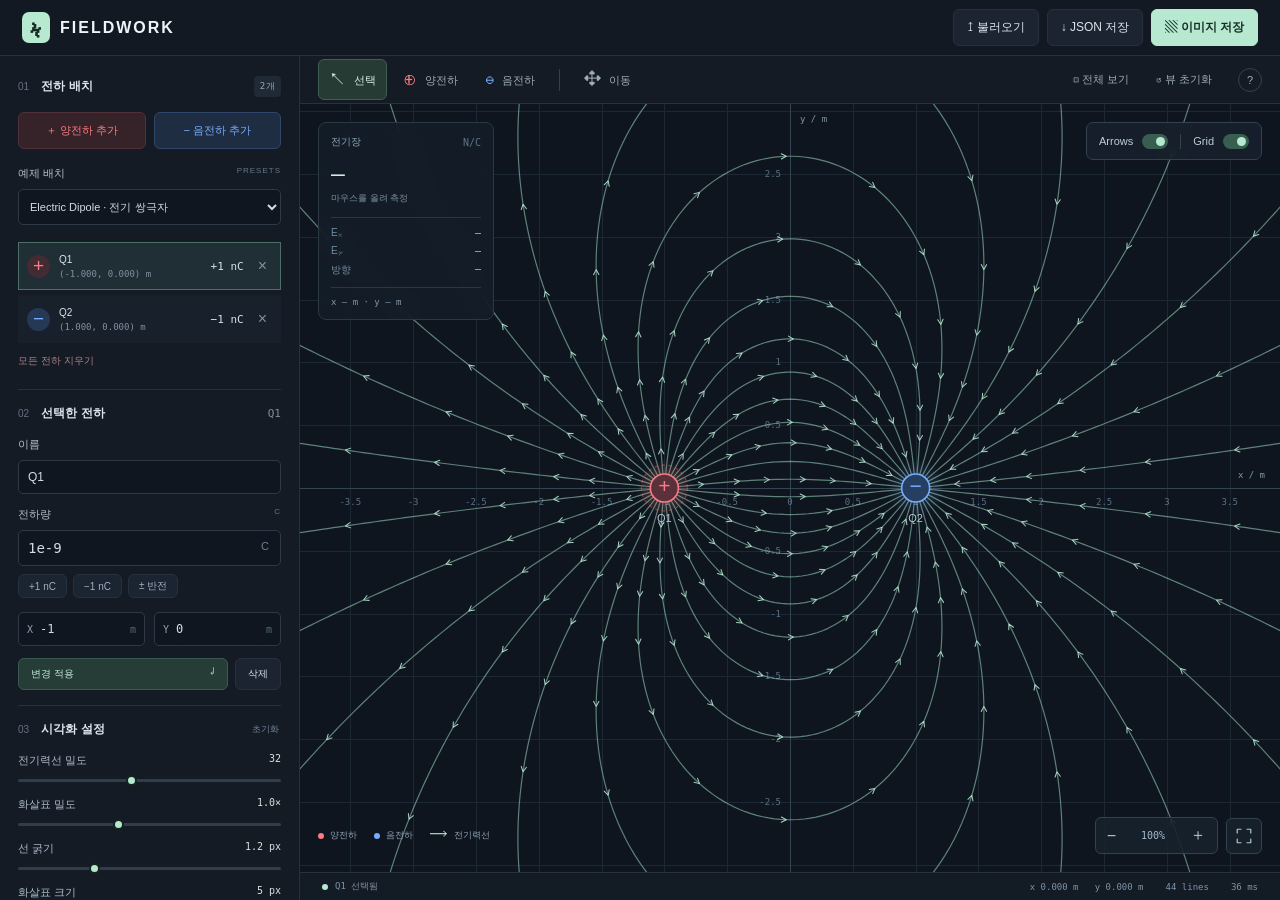
==== index.html @ 255a73e8 "Initial release of Electric Field Visualizer" ====
<!DOCTYPE html>
<html lang="ko">
<head>
  <meta charset="UTF-8"><meta name="viewport" content="width=device-width, initial-scale=1">
  <meta name="theme-color" content="#10151d"><meta name="description" content="쿨롱 법칙과 RK4 수치 적분으로 탐구하는 인터랙티브 전기장 실험실">
  <title>FIELDWORK — Electric Field Lab</title>
  <link rel="stylesheet" href="css/style.css">
  <link rel="stylesheet" href="css/field-controls.css">
  <script defer src="js/physics.js"></script><script defer src="js/fieldLines.js"></script>
  <script defer src="js/renderer.js"></script><script defer src="js/ui.js"></script><script defer src="js/main.js"></script>
</head>
<body>
  <header class="app-header">
    <a class="brand" href="./" aria-label="Fieldwork 홈"><span class="brand-mark">ϟ</span><span>FIELDWORK</span></a>
    <div class="file-actions"><button id="import-btn" title="배치 JSON 불러오기">↥ <span>불러오기</span></button><button id="save-btn" title="배치 JSON 저장">↓ <span>JSON 저장</span></button><button id="png-btn" class="primary">▧ <span>이미지 저장</span></button><input type="file" id="import-file" accept=".json,application/json" hidden></div>
  </header>
  <div class="workspace">
    <aside class="sidebar">
      <section><div class="section-heading"><h2><span>01</span> 전하 배치</h2><span class="badge" id="charge-count">2 CHARGES</span></div>
        <div class="add-actions"><button class="add-positive" data-mode="positive">＋ 양전하 추가</button><button class="add-negative" data-mode="negative">− 음전하 추가</button></div>
        <label class="field-label" for="preset">예제 배치 <span>PRESETS</span></label>
        <select id="preset"><option value="dipole">Electric Dipole · 전기 쌍극자</option><option value="positive">Single Positive · 단일 양전하</option><option value="negative">Single Negative · 단일 음전하</option><option value="like">Two Positive · 두 양전하</option><option value="unequal">Unequal Charges · +1 / −3 nC</option></select>
        <div id="charge-list" class="charge-list" aria-label="전하 목록"></div>
        <button id="clear-btn" class="text-button danger">모든 전하 지우기</button>
      </section>
      <section><div class="section-heading"><h2><span>02</span> 선택한 전하</h2><span id="selected-badge" class="muted">Q1</span></div>
        <form id="charge-form" novalidate><fieldset id="charge-fields">
          <label class="field-label" for="charge-name">이름</label><input id="charge-name" type="text" value="Q1" autocomplete="off" aria-describedby="edit-error">
          <label class="field-label charge-value-label" for="charge-q">전하량 <span>C</span></label><div class="charge-input"><input id="charge-q" type="text" inputmode="decimal" value="1e-9" autocomplete="off" aria-describedby="edit-error"><span>C</span></div>
          <div class="quick-units"><button type="button" data-q="1e-9">+1 nC</button><button type="button" data-q="-1e-9">−1 nC</button><button type="button" data-flip>± 반전</button></div>
          <div class="coordinate-inputs"><label>X <input id="charge-x" type="text" inputmode="decimal" autocomplete="off"><span>m</span></label><label>Y <input id="charge-y" type="text" inputmode="decimal" autocomplete="off"><span>m</span></label></div>
          <p id="edit-error" class="error" role="alert"></p><div class="editor-actions"><button type="submit" class="apply-button">변경 적용 <span>↵</span></button><button type="button" id="delete-btn" title="선택 전하 삭제 (Delete)" aria-label="선택 전하 삭제">삭제</button></div>
        </fieldset></form>
      </section>
      <section><div class="section-heading"><h2><span>03</span> 시각화 설정</h2><button id="settings-reset" class="tiny-button" title="시각화 설정 초기화">초기화</button></div>
        <div class="slider-setting"><label for="line-density">전기력선 밀도 <output id="line-density-value">32</output></label><input id="line-density" type="range" min="8" max="64" step="2" value="32"></div>
        <div class="slider-setting"><label for="arrow-density">화살표 밀도 <output id="arrow-density-value">1.0×</output></label><input id="arrow-density" type="range" min="0.4" max="2" step="0.1" value="1"></div>
        <div class="slider-setting"><label for="line-width">선 굵기 <output id="line-width-value">1.2 px</output></label><input id="line-width" type="range" min="0.5" max="3" step="0.1" value="1.2"></div>
        <div class="slider-setting"><label for="arrow-size">화살표 크기 <output id="arrow-size-value">5 px</output></label><input id="arrow-size" type="range" min="3" max="9" step="0.5" value="5"></div>
        <label class="toggle-row" for="show-arrows">방향 화살표 <input id="show-arrows" type="checkbox" checked role="switch"></label><label class="toggle-row" for="show-grid">좌표 격자 <input id="show-grid" type="checkbox" checked role="switch"></label>
        <label class="toggle-row" for="show-field-controls">필드 내부 컨트롤 표시 <input id="show-field-controls" type="checkbox" checked role="switch"></label>
      </section>
    </aside>
    <main class="main-panel" aria-label="전기장 시뮬레이션">
      <div class="canvas-toolbar"><div class="tools" role="group" aria-label="도구"><button data-mode="select" class="active" title="선택 / 전하 이동 (V)"><span>↖</span> 선택</button><button data-mode="positive" title="양전하 추가 (+)"><span class="red">⊕</span> 양전하</button><button data-mode="negative" title="음전하 추가 (-)"><span class="blue">⊖</span> 음전하</button><span class="tool-divider"></span><button data-mode="pan" title="화면 이동 (H / Space)"><span>✥</span> 이동</button></div><div class="view-actions"><button id="fit-btn" title="모든 전하 보기 (F)">⊡ <span>전체 보기</span></button><button id="reset-view" title="화면 위치·확대 초기화">↺ <span>뷰 초기화</span></button><button id="help-btn" aria-label="사용 방법" title="사용 방법">?</button></div></div>
      <div class="canvas-container" id="canvas-container"><canvas id="field-canvas" tabindex="0" aria-label="전기장 좌표평면. 클릭으로 전하를 선택하고 드래그로 이동합니다."></canvas>
        <div class="field-tools" role="group" aria-label="최대화 필드 도구"><button data-mode="select" title="선택 (V)" aria-label="필드 선택 도구">↖</button><button data-mode="positive" title="양전하 추가 (+)" aria-label="필드 양전하 추가" class="red">⊕</button><button data-mode="negative" title="음전하 추가 (-)" aria-label="필드 음전하 추가" class="blue">⊖</button><button data-mode="pan" title="화면 이동 (H)" aria-label="필드 이동 도구">✥</button></div>
        <div class="field-switches" id="field-controls" role="group" aria-label="필드 표시 컨트롤"><label for="field-arrows">Arrows <input id="field-arrows" type="checkbox" role="switch" checked></label><span class="field-controls-divider"></span><label for="field-grid">Grid <input id="field-grid" type="checkbox" role="switch" checked></label></div>
        <div class="probe-card"><div class="probe-heading">전기장 <span>N/C</span></div><div class="probe-magnitude" id="probe-mag">—<small>마우스를 올려 측정</small></div><div class="probe-details"><span>Eₓ <b id="probe-ex">—</b></span><span>Eᵧ <b id="probe-ey">—</b></span><span>방향 <b id="probe-angle">—</b></span></div><div class="probe-position" id="probe-position">x — m · y — m</div></div>
        <div class="canvas-bottom"><div class="legend"><span><i class="positive-dot"></i> 양전하</span><span><i class="negative-dot"></i> 음전하</span><span class="legend-line">⟶ <span>전기력선</span></span></div><div class="field-view-actions"><div class="zoom-control"><button id="zoom-out" aria-label="축소">−</button><span id="zoom-value">100%</span><button id="zoom-in" aria-label="확대">＋</button></div><button id="maximize-btn" class="maximize-button" aria-label="필드 최대화" aria-pressed="false" title="필드 최대화"><svg width="18" height="18" viewBox="0 0 24 24" fill="none" stroke="currentColor" stroke-width="1.6" stroke-linecap="round" stroke-linejoin="round" aria-hidden="true"><path id="maximize-icon" d="M8 3H3v5M16 3h5v5M3 16v5h5M21 16v5h-5"/></svg></button></div></div>
        <div class="empty-state" id="empty-state" hidden><span>⊕ &nbsp; ⊖</span><h2>첫 번째 전하를 놓아보세요</h2><p>양전하 또는 음전하 도구를 선택한 뒤 좌표평면을 클릭하세요.</p></div>
      </div>
      <footer class="statusbar"><span><i class="live-dot"></i> <span id="status-text">준비됨</span></span><span class="cursor-position" id="cursor-position">x 0.000 m &nbsp; y 0.000 m</span><span id="line-count">0 field lines</span><span id="compute-status">계산 중</span></footer>
    </main>
  </div>
  <div id="toast" role="status" class="toast" hidden></div>
  <dialog id="help-dialog"><div class="dialog-heading"><h2>실험실 사용 방법</h2><button id="close-help" aria-label="닫기">×</button></div><p>전하를 배치하고, 움직이고, 전기장의 변화를 살펴보세요.</p><dl><dt>V / H</dt><dd>선택 / 화면 이동 도구</dd><dt>+ / −</dt><dd>양전하 / 음전하 추가 도구</dd><dt>드래그</dt><dd>전하 이동 · 빈 공간에서 화면 이동</dd><dt>Space + 드래그</dt><dd>어떤 도구에서도 화면 이동</dd><dt>휠 / F</dt><dd>커서 중심 확대·축소 / 모든 전하 보기</dd><dt>Delete</dt><dd>선택 전하 삭제</dd><dt>Esc</dt><dd>필드 최대화 해제 / 선택 도구</dd></dl><p class="help-note">전하량은 C 단위입니다. 1e-9 = 1 nC, 1e-6 = 1 μC.<br>화살표 간격은 화면에 샘플링한 |E|의 로그 범위로 정규화합니다.<br>점전하 중심의 전기장은 정의되지 않습니다.</p></dialog>
  <dialog id="clear-dialog" aria-labelledby="clear-title"><div class="dialog-heading"><h2 id="clear-title">모든 전하를 지울까요?</h2></div><p>현재 배치의 모든 전하가 삭제됩니다.<br>배치를 보관하려면 먼저 JSON으로 저장하세요.</p><div class="editor-actions"><button id="cancel-clear" autofocus>취소</button><button id="confirm-clear" class="danger">모든 전하 삭제</button></div></dialog>
</body>
</html>
---- css/style.css ----
:root{color-scheme:dark;--bg:#0d131b;--panel:#141b25;--border:#27313d;--text:#dce4ed;--muted:#7f8d9f;--accent:#b6e9d0;--positive:#fa7b80;--negative:#77adff;font-family:Inter,"Segoe UI","Malgun Gothic",sans-serif;font-size:13px}*{box-sizing:border-box}body{margin:0;background:var(--bg);color:var(--text);overflow:hidden}button,input,select{font:inherit}button{cursor:pointer;color:inherit;background:#1b2430;border:1px solid var(--border);border-radius:6px;transition:background .16s,border-color .16s}button:hover{background:#2b3847;border-color:#4c6073}button:focus-visible,select:focus-visible,input:focus-visible,canvas:focus-visible{outline:2px solid var(--accent);outline-offset:3px}button:disabled{opacity:.4;cursor:default}button:active{transform:translateY(1px)}.app-header{height:78px;padding:0 28px;display:flex;align-items:center;gap:35px;border-bottom:1px solid var(--border);background:#121923}.brand{display:flex;align-items:center;gap:13px;text-decoration:none;color:#edf5fa;font-size:19px;font-weight:750;letter-spacing:2px}.brand-mark{display:grid;place-items:center;width:35px;height:40px;background:var(--accent);color:#142920;border-radius:10px;font-size:31px}.brand small{display:block;font-size:8px;letter-spacing:2.8px;font-weight:500;color:var(--muted);margin-top:5px}.header-caption{font-size:9px;color:#8c9aad;letter-spacing:1.5px;display:flex;align-items:center;gap:10px}.live-dot{display:inline-block;width:6px;height:6px;background:var(--accent);border-radius:100%;flex-shrink:0}.divider{color:#3a4859;margin:0 5px}.file-actions{margin-left:auto;display:flex;gap:8px}.file-actions button{padding:9px 13px;font-size:12px}.file-actions .primary{background:var(--accent);color:#192e27;border-color:var(--accent);font-weight:650}.workspace{display:flex;height:calc(100dvh - 78px)}.sidebar{width:304px;flex-shrink:0;overflow:auto;background:var(--panel);border-right:1px solid var(--border);padding:26px 22px 12px;scrollbar-width:thin;scrollbar-color:#354252 transparent}.eyebrow{font-size:9px;font-weight:600;letter-spacing:2px;color:var(--accent)}h1{font-size:22px;font-weight:600;margin:10px 0 26px;letter-spacing:-.8px}h1>span{font-size:11px;display:block;margin-top:8px;letter-spacing:0;color:var(--muted);font-weight:400}section{border-top:1px solid var(--border);padding:19px 0}.section-heading{display:flex;justify-content:space-between;align-items:center;margin-bottom:15px}h2{margin:0;font-size:12px;font-weight:600}h2>span{font-size:10px;color:#617183;font-weight:500;margin-right:9px}.badge{font:9px Consolas,monospace;color:#98a7b7;background:#202a36;padding:4px 6px;border-radius:4px;letter-spacing:.4px}.add-actions{display:flex;gap:8px;margin-bottom:17px}.add-actions button{flex:1;padding:10px 3px;font-size:11px}.add-positive{color:var(--positive);background:#362329;border-color:#513139}.add-negative{color:var(--negative);background:#1f2d42;border-color:#30466a}.field-label{display:flex;justify-content:space-between;font-size:11px;color:#b4bfcb;margin-bottom:8px}.field-label span{font-size:8px;letter-spacing:1px;color:#63768a}select,input[type=text]{width:100%;background:#0f161f;border:1px solid #2e3947;color:#d2dce7;border-radius:5px;padding:9px;min-width:0}select{font-size:11px;padding:10px 7px;cursor:pointer}.charge-list{margin-top:12px;max-height:153px;overflow:auto;scrollbar-width:thin}.charge-row{display:flex;align-items:center;width:100%;gap:9px;margin:5px 0;background:#17202b;padding:9px 8px;text-align:left;border:1px solid transparent}.charge-row.selected{background:#202f36;border-color:#4b7067}.charge-icon{display:grid;place-items:center;width:23px;height:23px;background:#422b33;color:var(--positive);border-radius:50%;font-size:19px}.charge-row.negative .charge-icon{color:var(--negative);background:#253854}.charge-row.zero .charge-icon{color:#abb6c0;background:#33404c}.charge-row-info{flex:1;min-width:0}.charge-row-info strong{font-size:10px;font-weight:500}.charge-row-info small{display:block;color:#8290a2;font:9px Consolas,monospace;margin-top:4px}.charge-row .q-value{font:11px Consolas,monospace;color:#d5e4e7}.row-delete{border:0;background:transparent;color:#8290a2;padding:5px;font-size:16px}.row-delete:hover{color:var(--positive);background:#392a30}.text-button{border:0;background:none;font-size:10px;padding:6px 0}.danger{color:#b08288}.muted{color:var(--muted);font:11px Consolas,monospace}fieldset{padding:0;margin:0;border:0}fieldset:disabled{opacity:.38}.charge-input{position:relative}.charge-input input{padding-right:34px;font:14px Consolas,monospace}.charge-input>span{position:absolute;right:12px;top:10px;color:#6d8195;font-size:11px}.quick-units{display:flex;gap:6px;margin:8px 0 14px}.quick-units button{padding:4px 10px;font-size:10px;background:#1b2531;color:#9faec0}.coordinate-inputs{display:flex;gap:9px}.coordinate-inputs label{display:flex;align-items:center;gap:7px;padding:0 8px;background:#0f161f;border:1px solid #2e3947;border-radius:5px;color:#8ca0b5;font:10px Consolas,monospace;min-width:0}.coordinate-inputs input{border:0;padding:9px 0;font:12px Consolas,monospace}.coordinate-inputs span{color:#53677c}.error{font-size:10px;line-height:1.5;color:#ff9b9b;margin:5px 0;min-height:0}.error:empty{display:none}.editor-actions{display:flex;gap:7px;margin-top:12px}.editor-actions button{padding:8px 12px;font-size:10px}.apply-button{flex:1;background:#263d37;border-color:#3a5c50;color:#c4e8d7;display:flex;justify-content:space-between}.tiny-button{border:0;background:transparent;font-size:9px;color:#73879d;padding:2px}.slider-setting{margin:15px 0}.slider-setting label{display:flex;justify-content:space-between;color:#acbac9;font-size:11px;margin-bottom:8px}.slider-setting output{font:10px Consolas,monospace;color:#d2e5dc}input[type=range]{appearance:none;width:100%;height:3px;background:#303d4c;border-radius:5px;display:block;margin:11px 0;accent-color:var(--accent);cursor:pointer}input[type=range]::-webkit-slider-thumb{appearance:none;width:11px;height:11px;border-radius:100%;background:var(--accent);border:2px solid #15251e}input[type=range]::-moz-range-thumb{width:9px;height:9px;border-radius:100%;background:var(--accent)}.toggle-row{display:flex;align-items:center;justify-content:space-between;font-size:11px;color:#aebccb;margin-top:14px}input[role=switch]{appearance:none;width:26px;height:15px;background:#374555;border-radius:10px;position:relative;cursor:pointer;margin:0}input[role=switch]:before{content:"";position:absolute;width:9px;height:9px;border-radius:100%;background:#9eacba;left:3px;top:3px;transition:transform .15s}input[role=switch]:checked{background:#385e50}input[role=switch]:checked:before{background:#b7e9d0;transform:translateX(11px)}.sidebar-note{display:flex;gap:10px;font-size:9px;line-height:1.8;color:#9aaeb9;border-top:1px solid var(--border);padding-top:13px}.sidebar-note>span{font-size:20px;color:var(--accent)}.sidebar-note p{margin:0}.sidebar-note p span{color:#617487}.main-panel{display:flex;flex-direction:column;min-width:0;flex:1}.canvas-toolbar{height:61px;padding:0 22px;display:flex;align-items:center;justify-content:space-between;border-bottom:1px solid var(--border);background:#141b24;gap:10px}.tools,.view-actions{display:flex;gap:5px;align-items:center}.canvas-toolbar button{border-color:transparent;background:transparent;padding:8px 10px;font-size:11px;white-space:nowrap;color:#9fadb9}.canvas-toolbar button:hover{background:#25303e}.tools button>span{font-size:17px;vertical-align:-1px;margin-right:5px}.tools button.active{color:#d5f3e6;background:#263b34;border-color:#3e5f51}.add-actions button.active{outline:1px solid var(--accent)}.tool-divider{width:1px;height:22px;background:#35404e;margin:0 8px}.red{color:var(--positive)}.blue{color:var(--negative)}#help-btn{border:1px solid #344252;border-radius:50%;width:24px;height:24px;padding:0;margin-left:10px}.canvas-container{position:relative;flex:1;min-height:0;overflow:hidden;background:#0e151e}canvas{display:block;width:100%;height:100%;touch-action:none;cursor:default}.scene-title{position:absolute;left:31px;top:27px;pointer-events:none}.scene-title .eyebrow{color:#7c9a99;font-size:8px}.scene-title h2{font-size:26px;letter-spacing:-.7px;font-weight:500;margin:9px 0}.scene-title p{margin:0;color:#798b9e;font-size:11px}.physics-tag{position:absolute;right:27px;top:29px;display:flex;gap:8px;align-items:center;font:8px Consolas,monospace;letter-spacing:1px;color:#88a496;background:#13201ee6;border:1px solid #2a3b38;border-radius:4px;padding:8px 9px;pointer-events:none}.physics-tag #compute-status{font-size:8px;color:#607e72;letter-spacing:0}.probe-card{position:absolute;right:26px;top:81px;width:205px;border:1px solid #2b3945;border-radius:8px;background:#141e29e6;backdrop-filter:blur(10px);padding:15px;pointer-events:none}.probe-heading{display:flex;align-items:center;gap:7px;font:8px Consolas,monospace;letter-spacing:1.1px;color:#8ea7b8}.probe-heading>span:last-child{margin-left:auto;color:#5f7589;letter-spacing:0}.probe-magnitude{font:25px Consolas,monospace;color:#d3eee1;margin:16px 0}.probe-magnitude small{font:9px "Segoe UI",sans-serif;color:#7d91a1;display:block;margin-top:5px}.probe-details{border-top:1px solid #2a3744;padding-top:11px;display:grid;gap:9px}.probe-details>span{display:flex;justify-content:space-between;font-size:10px;color:#71899e}.probe-details b{font:10px Consolas,monospace;color:#bbcbd6}.canvas-bottom{position:absolute;left:29px;right:27px;bottom:23px;display:flex;justify-content:space-between;align-items:center;pointer-events:none}.legend{display:flex;gap:17px;font-size:9px;color:#91a2b4}.legend>span{display:flex;gap:6px;align-items:center}.legend i{width:6px;height:6px;border-radius:50%;display:inline-block}.positive-dot{background:var(--positive)}.negative-dot{background:var(--negative)}.legend-line{color:var(--accent);font-size:18px}.legend-line span{font-size:9px;color:#91a2b4}.zoom-control{display:flex;align-items:center;background:#18212de8;border:1px solid #334150;border-radius:6px;pointer-events:auto}.zoom-control button{border:0;background:transparent;padding:7px 11px;font-size:16px;color:#b4c6d3}.zoom-control>span{font:10px Consolas,monospace;width:52px;text-align:center;color:#a7bacb}.mode-hint{position:absolute;bottom:29px;left:50%;transform:translateX(-50%);color:#647d8c;font-size:9px;pointer-events:none;white-space:nowrap}.statusbar{height:33px;display:flex;gap:22px;align-items:center;padding:0 22px;background:#131b25;border-top:1px solid var(--border);font:9px Consolas,"Malgun Gothic",monospace;color:#7f94a7}.statusbar>span:first-child{display:flex;align-items:center;gap:7px}.cursor-position{margin-left:auto}.status-units{border-left:1px solid #35404a;padding-left:15px;color:#526b80}.empty-state{position:absolute;top:43%;left:50%;transform:translate(-50%,-50%);text-align:center;pointer-events:none;width:80%}.empty-state>span{font-size:35px;color:#8daea5}.empty-state h2{font-size:22px;margin:18px}.empty-state p{font-size:12px;color:#8a9eaf}.toast{position:fixed;left:50%;bottom:55px;transform:translateX(-50%);padding:13px 22px;background:#243d34;color:#d0f4e2;border:1px solid #4d7b64;border-radius:7px;z-index:20;box-shadow:0 8px 30px #0005;font-size:12px}dialog{max-width:480px;width:90%;border:1px solid #415360;border-radius:12px;background:#18222f;color:var(--text);padding:28px;box-shadow:0 25px 100px #0008}dialog::backdrop{background:#070c13b8;backdrop-filter:blur(4px)}.dialog-heading{display:flex;align-items:center;justify-content:space-between}.dialog-heading h2{font-size:20px}.dialog-heading button{font-size:22px;padding:0 8px}dialog p{font-size:12px;color:#9eb0c0;line-height:1.8}dl{display:grid;grid-template-columns:145px 1fr;gap:17px;font-size:12px;padding:20px 0}dt{color:#b6e9d0}dd{margin:0;color:#b2c0cc}.help-note{border-top:1px solid #344556;padding-top:17px;font-size:11px!important}[hidden]{display:none!important}@media(min-width:1500px){.sidebar{width:320px;padding-left:26px;padding-right:26px}.canvas-toolbar{padding:0 30px}}@media(max-height:850px){.sidebar{padding-top:18px}h1{margin-bottom:19px}section{padding:14px 0}.slider-setting{margin:12px 0}.sidebar-note{display:none}}@media(max-width:1100px){.header-caption{display:none}.sidebar{width:277px;padding-left:16px;padding-right:16px}.canvas-toolbar{padding:0 10px}.canvas-toolbar button{padding:8px 6px}.view-actions button span{display:none}.mode-hint{display:none}.probe-card{width:175px;right:17px}.physics-tag{right:17px}.status-units{display:none}.scene-title{left:23px}.legend{gap:10px}}@media(max-width:760px){.app-header{height:65px;padding:0 14px}.brand{font-size:15px}.brand-mark{width:29px;height:34px}.file-actions button{font-size:15px;padding:7px}.file-actions button span{display:none}.workspace{height:calc(100dvh - 65px)}.sidebar{width:230px;padding:17px 12px}.sidebar-intro h1{font-size:19px}.sidebar-intro .eyebrow{font-size:8px}.canvas-toolbar{height:52px;overflow:auto;flex-shrink:0}.tools button{font-size:0}.tools button>span{font-size:19px;margin:0}.view-actions{gap:0}.view-actions button{font-size:14px}.tool-divider{margin:0 3px}.scene-title{top:19px;left:18px}.scene-title h2{font-size:19px}.scene-title p{display:none}.physics-tag{top:83px;left:18px;right:auto;font-size:7px}.probe-card{top:auto;bottom:74px;right:14px;width:165px;padding:12px}.probe-magnitude{font-size:21px;margin:12px 0}.canvas-bottom{left:15px;right:15px;bottom:18px}.legend{display:none}.zoom-control{margin-left:auto}.statusbar{padding:0 10px;gap:8px;font-size:8px}#line-count{display:none}.cursor-position{white-space:nowrap}.charge-row .q-value{font-size:9px}.quick-units button{padding:4px 7px}}@media(max-width:480px){.workspace{height:auto;flex-direction:column-reverse}.main-panel{height:72dvh;min-height:440px}.sidebar{width:100%;border-right:0;border-top:1px solid var(--border);overflow:visible;display:block}.sidebar-intro{display:none}body{overflow:auto}.app-header{position:sticky;top:0;z-index:10}.brand small{font-size:6px}.brand{gap:8px}.file-actions{gap:5px}.file-actions button{padding:6px}.probe-card{width:150px}.scene-title h2{font-size:19px}.canvas-toolbar{min-height:52px}.statusbar{min-height:30px}.sidebar section{padding:17px 0}.charge-list{max-height:180px}}
---- css/field-controls.css ----
/* Focused layout and controls. Canvas camera coordinates stay independent of CSS. */
.app-header { height: 56px; padding: 0 22px; }
.brand { font-size: 16px; gap: 10px; }
.brand-mark { width: 28px; height: 31px; border-radius: 7px; font-size: 25px; }
.workspace { height: calc(100dvh - 56px); }
.sidebar { width: 300px; padding: 5px 18px 14px; }
.sidebar section:first-of-type { border-top: 0; }
.sidebar section { padding: 15px 0; }
.canvas-toolbar { height: 48px; padding: 0 18px; }
.statusbar { height: 28px; }
#field-canvas { position: absolute; inset: 0; width: 100%; height: 100%; }
#status-text { max-width: 170px; overflow: hidden; text-overflow: ellipsis; white-space: nowrap; }
#selected-badge { max-width: 130px; overflow: hidden; text-overflow: ellipsis; white-space: nowrap; }
#charge-name { font-size: 12px; }
.charge-value-label { margin-top: 13px; }
.charge-row-info strong { display: block; overflow: hidden; text-overflow: ellipsis; white-space: nowrap; }
.charge-row .q-value { flex-shrink: 0; }
.probe-card { left: 18px; right: auto; top: 18px; bottom: auto; width: 176px; padding: 12px; background: #141e29d9; }
.probe-heading { letter-spacing: 0; font-size: 10px; }
.probe-magnitude { font-size: 23px; margin: 12px 0; }
.probe-details { gap: 7px; padding-top: 9px; }
.probe-position { border-top: 1px solid #2a3744; margin-top: 10px; padding-top: 9px; color: #8299ac; font: 9px Consolas, monospace; overflow-wrap: anywhere; }
.canvas-bottom { left: 18px; right: 18px; bottom: 18px; z-index: 2; }
.field-view-actions { display: flex; align-items: center; gap: 8px; margin-left: auto; pointer-events: auto; }
.maximize-button { display: grid; place-items: center; width: 36px; height: 36px; background: #18212de8; border: 1px solid #334150; color: #afc6d4; }
.maximize-button:hover { background: #304437; border-color: #638674; color: #dcf4e8; }
.field-switches, .field-tools { position: absolute; top: 18px; z-index: 2; border: 1px solid #334150; border-radius: 7px; background: #18212ddc; backdrop-filter: blur(8px); }
.field-switches { right: 18px; height: 38px; padding: 0 12px; display: flex; gap: 12px; align-items: center; }
.field-switches label { display: flex; align-items: center; gap: 9px; color: #bdcdd8; font-size: 11px; cursor: pointer; }
.field-controls-divider { height: 15px; width: 1px; background: #354451; }
.field-tools { left: 18px; padding: 4px; gap: 4px; display: none; }
.field-tools button { display: grid; place-items: center; width: 32px; height: 30px; font-size: 20px; border-color: transparent; background: transparent; }
.field-tools button:hover { background: #2b3947; }
.field-tools button.active { border-color: #527462; background: #2b4438; }

/* Browser-viewport maximization; no browser Fullscreen API or F11 state. */
body.field-maximized { overflow: hidden; }
.field-maximized .app-header,
.field-maximized .sidebar,
.field-maximized .canvas-toolbar,
.field-maximized .statusbar { display: none; }
.field-maximized .workspace { height: 100dvh; }
.field-maximized .canvas-container { position: fixed; inset: 0; width: 100%; height: 100dvh; z-index: 40; }
.field-maximized .field-tools { display: flex; }
.field-maximized .probe-card { top: 74px; }
.field-maximized .toast { z-index: 60; }

@media (max-width: 1100px) {
  .sidebar { width: 260px; padding-left: 14px; padding-right: 14px; }
  .canvas-toolbar { padding: 0 10px; }
}
@media (max-width: 760px) {
  .app-header { padding: 0 14px; }
  .sidebar { width: 230px; padding-left: 12px; padding-right: 12px; }
  .probe-card { width: 153px; left: 12px; top: 67px; }
  .field-switches { right: 12px; top: 12px; height: 34px; gap: 9px; padding: 0 10px; }
  .field-switches label { gap: 7px; font-size: 10px; }
  .field-maximized .probe-card { top: 64px; }
  .field-tools { left: 12px; top: 12px; }
  .field-tools button { width: 27px; height: 26px; font-size: 18px; }
  .canvas-bottom { left: 12px; right: 12px; bottom: 14px; }
}
@media (max-width: 480px) {
  .workspace { height: auto; }
  .sidebar { width: 100%; }
  .main-panel { height: 76dvh; }
  .field-maximized .main-panel { height: 100dvh; min-height: 0; }
}
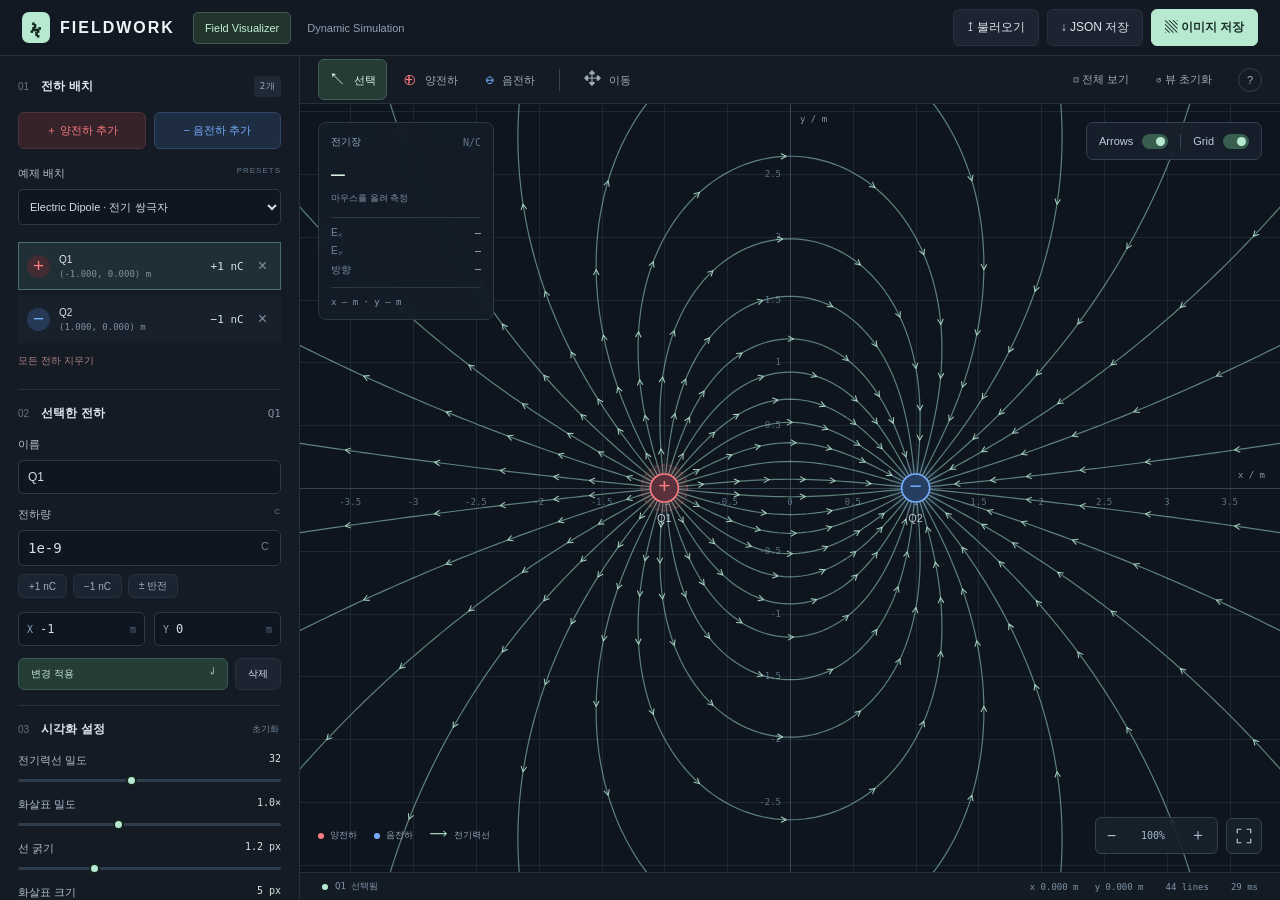
==== commit 672c0777: "cloned updated version cloned updated version" ====
--- a/index.html
+++ b/index.html
@@ -6,12 +6,14 @@
   <title>FIELDWORK — Electric Field Lab</title>
   <link rel="stylesheet" href="css/style.css">
   <link rel="stylesheet" href="css/field-controls.css">
+  <link rel="stylesheet" href="css/navigation.css">
   <script defer src="js/physics.js"></script><script defer src="js/fieldLines.js"></script>
   <script defer src="js/renderer.js"></script><script defer src="js/ui.js"></script><script defer src="js/main.js"></script>
 </head>
 <body>
   <header class="app-header">
     <a class="brand" href="./" aria-label="Fieldwork 홈"><span class="brand-mark">ϟ</span><span>FIELDWORK</span></a>
+    <nav class="page-nav" aria-label="페이지"><a href="index.html" aria-current="page">Field Visualizer</a><a href="simulation.html">Dynamic Simulation</a></nav>
     <div class="file-actions"><button id="import-btn" title="배치 JSON 불러오기">↥ <span>불러오기</span></button><button id="save-btn" title="배치 JSON 저장">↓ <span>JSON 저장</span></button><button id="png-btn" class="primary">▧ <span>이미지 저장</span></button><input type="file" id="import-file" accept=".json,application/json" hidden></div>
   </header>
   <div class="workspace">
--- a/css/navigation.css
+++ b/css/navigation.css
@@ -0,0 +1,13 @@
+.app-header { gap: 18px; }
+.page-nav { display: flex; align-items: center; gap: 4px; }
+.page-nav a { color: #8fa1b3; text-decoration: none; font-size: 11px; padding: 9px 11px; border: 1px solid transparent; border-radius: 5px; white-space: nowrap; }
+.page-nav a:hover { color: #d6eee1; background: #24312d; }
+.page-nav a[aria-current="page"] { color: #c3edda; border-color: #3e5d50; background: #21352d; }
+@media(max-width: 980px) and (min-width: 621px) { .brand>span:last-child { display: none; } .page-nav a { padding: 8px; font-size: 10px; } }
+@media(max-width: 620px) {
+  .app-header { height: 88px; flex-wrap: wrap; gap: 5px 10px; align-content: center; }
+  .page-nav { order: 3; width: 100%; justify-content: center; }
+  .page-nav a { font-size: 10px; padding: 5px 12px; }
+  .workspace { height: calc(100dvh - 88px); }
+}
+@media(max-width: 480px) { .workspace { height: auto; } }
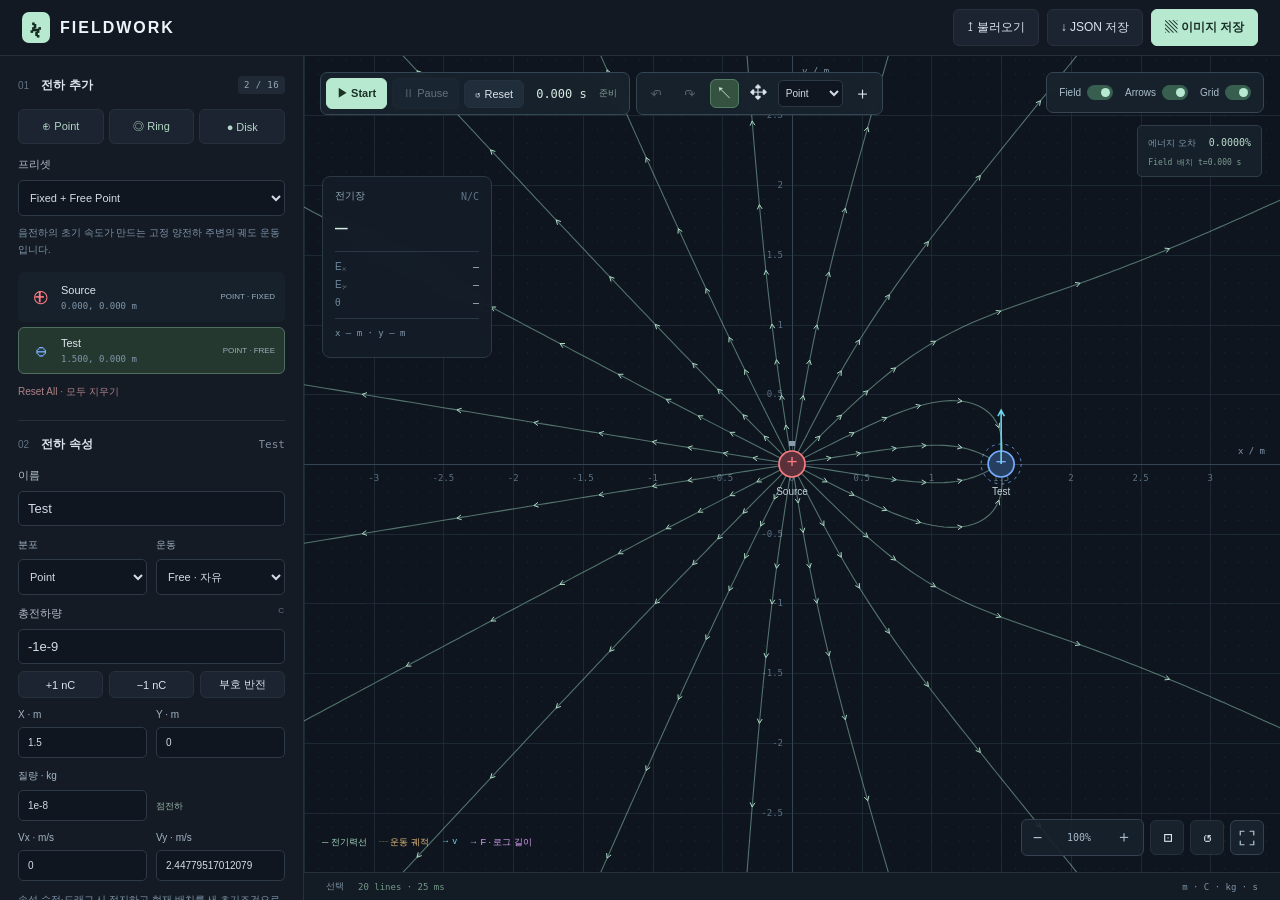
==== commit 2de6d95f: "Unify FIELDWORK simulation and add edit undo/redo" ====
--- a/index.html
+++ b/index.html
@@ -1,62 +1,68 @@
-<!DOCTYPE html>
-<html lang="ko">
-<head>
-  <meta charset="UTF-8"><meta name="viewport" content="width=device-width, initial-scale=1">
-  <meta name="theme-color" content="#10151d"><meta name="description" content="쿨롱 법칙과 RK4 수치 적분으로 탐구하는 인터랙티브 전기장 실험실">
-  <title>FIELDWORK — Electric Field Lab</title>
-  <link rel="stylesheet" href="css/style.css">
-  <link rel="stylesheet" href="css/field-controls.css">
-  <link rel="stylesheet" href="css/navigation.css">
-  <script defer src="js/physics.js"></script><script defer src="js/fieldLines.js"></script>
-  <script defer src="js/renderer.js"></script><script defer src="js/ui.js"></script><script defer src="js/main.js"></script>
-</head>
-<body>
-  <header class="app-header">
-    <a class="brand" href="./" aria-label="Fieldwork 홈"><span class="brand-mark">ϟ</span><span>FIELDWORK</span></a>
-    <nav class="page-nav" aria-label="페이지"><a href="index.html" aria-current="page">Field Visualizer</a><a href="simulation.html">Dynamic Simulation</a></nav>
-    <div class="file-actions"><button id="import-btn" title="배치 JSON 불러오기">↥ <span>불러오기</span></button><button id="save-btn" title="배치 JSON 저장">↓ <span>JSON 저장</span></button><button id="png-btn" class="primary">▧ <span>이미지 저장</span></button><input type="file" id="import-file" accept=".json,application/json" hidden></div>
-  </header>
-  <div class="workspace">
-    <aside class="sidebar">
-      <section><div class="section-heading"><h2><span>01</span> 전하 배치</h2><span class="badge" id="charge-count">2 CHARGES</span></div>
-        <div class="add-actions"><button class="add-positive" data-mode="positive">＋ 양전하 추가</button><button class="add-negative" data-mode="negative">− 음전하 추가</button></div>
-        <label class="field-label" for="preset">예제 배치 <span>PRESETS</span></label>
-        <select id="preset"><option value="dipole">Electric Dipole · 전기 쌍극자</option><option value="positive">Single Positive · 단일 양전하</option><option value="negative">Single Negative · 단일 음전하</option><option value="like">Two Positive · 두 양전하</option><option value="unequal">Unequal Charges · +1 / −3 nC</option></select>
-        <div id="charge-list" class="charge-list" aria-label="전하 목록"></div>
-        <button id="clear-btn" class="text-button danger">모든 전하 지우기</button>
-      </section>
-      <section><div class="section-heading"><h2><span>02</span> 선택한 전하</h2><span id="selected-badge" class="muted">Q1</span></div>
-        <form id="charge-form" novalidate><fieldset id="charge-fields">
-          <label class="field-label" for="charge-name">이름</label><input id="charge-name" type="text" value="Q1" autocomplete="off" aria-describedby="edit-error">
-          <label class="field-label charge-value-label" for="charge-q">전하량 <span>C</span></label><div class="charge-input"><input id="charge-q" type="text" inputmode="decimal" value="1e-9" autocomplete="off" aria-describedby="edit-error"><span>C</span></div>
-          <div class="quick-units"><button type="button" data-q="1e-9">+1 nC</button><button type="button" data-q="-1e-9">−1 nC</button><button type="button" data-flip>± 반전</button></div>
-          <div class="coordinate-inputs"><label>X <input id="charge-x" type="text" inputmode="decimal" autocomplete="off"><span>m</span></label><label>Y <input id="charge-y" type="text" inputmode="decimal" autocomplete="off"><span>m</span></label></div>
-          <p id="edit-error" class="error" role="alert"></p><div class="editor-actions"><button type="submit" class="apply-button">변경 적용 <span>↵</span></button><button type="button" id="delete-btn" title="선택 전하 삭제 (Delete)" aria-label="선택 전하 삭제">삭제</button></div>
-        </fieldset></form>
-      </section>
-      <section><div class="section-heading"><h2><span>03</span> 시각화 설정</h2><button id="settings-reset" class="tiny-button" title="시각화 설정 초기화">초기화</button></div>
-        <div class="slider-setting"><label for="line-density">전기력선 밀도 <output id="line-density-value">32</output></label><input id="line-density" type="range" min="8" max="64" step="2" value="32"></div>
-        <div class="slider-setting"><label for="arrow-density">화살표 밀도 <output id="arrow-density-value">1.0×</output></label><input id="arrow-density" type="range" min="0.4" max="2" step="0.1" value="1"></div>
-        <div class="slider-setting"><label for="line-width">선 굵기 <output id="line-width-value">1.2 px</output></label><input id="line-width" type="range" min="0.5" max="3" step="0.1" value="1.2"></div>
-        <div class="slider-setting"><label for="arrow-size">화살표 크기 <output id="arrow-size-value">5 px</output></label><input id="arrow-size" type="range" min="3" max="9" step="0.5" value="5"></div>
-        <label class="toggle-row" for="show-arrows">방향 화살표 <input id="show-arrows" type="checkbox" checked role="switch"></label><label class="toggle-row" for="show-grid">좌표 격자 <input id="show-grid" type="checkbox" checked role="switch"></label>
-        <label class="toggle-row" for="show-field-controls">필드 내부 컨트롤 표시 <input id="show-field-controls" type="checkbox" checked role="switch"></label>
-      </section>
-    </aside>
-    <main class="main-panel" aria-label="전기장 시뮬레이션">
-      <div class="canvas-toolbar"><div class="tools" role="group" aria-label="도구"><button data-mode="select" class="active" title="선택 / 전하 이동 (V)"><span>↖</span> 선택</button><button data-mode="positive" title="양전하 추가 (+)"><span class="red">⊕</span> 양전하</button><button data-mode="negative" title="음전하 추가 (-)"><span class="blue">⊖</span> 음전하</button><span class="tool-divider"></span><button data-mode="pan" title="화면 이동 (H / Space)"><span>✥</span> 이동</button></div><div class="view-actions"><button id="fit-btn" title="모든 전하 보기 (F)">⊡ <span>전체 보기</span></button><button id="reset-view" title="화면 위치·확대 초기화">↺ <span>뷰 초기화</span></button><button id="help-btn" aria-label="사용 방법" title="사용 방법">?</button></div></div>
-      <div class="canvas-container" id="canvas-container"><canvas id="field-canvas" tabindex="0" aria-label="전기장 좌표평면. 클릭으로 전하를 선택하고 드래그로 이동합니다."></canvas>
-        <div class="field-tools" role="group" aria-label="최대화 필드 도구"><button data-mode="select" title="선택 (V)" aria-label="필드 선택 도구">↖</button><button data-mode="positive" title="양전하 추가 (+)" aria-label="필드 양전하 추가" class="red">⊕</button><button data-mode="negative" title="음전하 추가 (-)" aria-label="필드 음전하 추가" class="blue">⊖</button><button data-mode="pan" title="화면 이동 (H)" aria-label="필드 이동 도구">✥</button></div>
-        <div class="field-switches" id="field-controls" role="group" aria-label="필드 표시 컨트롤"><label for="field-arrows">Arrows <input id="field-arrows" type="checkbox" role="switch" checked></label><span class="field-controls-divider"></span><label for="field-grid">Grid <input id="field-grid" type="checkbox" role="switch" checked></label></div>
-        <div class="probe-card"><div class="probe-heading">전기장 <span>N/C</span></div><div class="probe-magnitude" id="probe-mag">—<small>마우스를 올려 측정</small></div><div class="probe-details"><span>Eₓ <b id="probe-ex">—</b></span><span>Eᵧ <b id="probe-ey">—</b></span><span>방향 <b id="probe-angle">—</b></span></div><div class="probe-position" id="probe-position">x — m · y — m</div></div>
-        <div class="canvas-bottom"><div class="legend"><span><i class="positive-dot"></i> 양전하</span><span><i class="negative-dot"></i> 음전하</span><span class="legend-line">⟶ <span>전기력선</span></span></div><div class="field-view-actions"><div class="zoom-control"><button id="zoom-out" aria-label="축소">−</button><span id="zoom-value">100%</span><button id="zoom-in" aria-label="확대">＋</button></div><button id="maximize-btn" class="maximize-button" aria-label="필드 최대화" aria-pressed="false" title="필드 최대화"><svg width="18" height="18" viewBox="0 0 24 24" fill="none" stroke="currentColor" stroke-width="1.6" stroke-linecap="round" stroke-linejoin="round" aria-hidden="true"><path id="maximize-icon" d="M8 3H3v5M16 3h5v5M3 16v5h5M21 16v5h-5"/></svg></button></div></div>
-        <div class="empty-state" id="empty-state" hidden><span>⊕ &nbsp; ⊖</span><h2>첫 번째 전하를 놓아보세요</h2><p>양전하 또는 음전하 도구를 선택한 뒤 좌표평면을 클릭하세요.</p></div>
-      </div>
-      <footer class="statusbar"><span><i class="live-dot"></i> <span id="status-text">준비됨</span></span><span class="cursor-position" id="cursor-position">x 0.000 m &nbsp; y 0.000 m</span><span id="line-count">0 field lines</span><span id="compute-status">계산 중</span></footer>
-    </main>
-  </div>
-  <div id="toast" role="status" class="toast" hidden></div>
-  <dialog id="help-dialog"><div class="dialog-heading"><h2>실험실 사용 방법</h2><button id="close-help" aria-label="닫기">×</button></div><p>전하를 배치하고, 움직이고, 전기장의 변화를 살펴보세요.</p><dl><dt>V / H</dt><dd>선택 / 화면 이동 도구</dd><dt>+ / −</dt><dd>양전하 / 음전하 추가 도구</dd><dt>드래그</dt><dd>전하 이동 · 빈 공간에서 화면 이동</dd><dt>Space + 드래그</dt><dd>어떤 도구에서도 화면 이동</dd><dt>휠 / F</dt><dd>커서 중심 확대·축소 / 모든 전하 보기</dd><dt>Delete</dt><dd>선택 전하 삭제</dd><dt>Esc</dt><dd>필드 최대화 해제 / 선택 도구</dd></dl><p class="help-note">전하량은 C 단위입니다. 1e-9 = 1 nC, 1e-6 = 1 μC.<br>화살표 간격은 화면에 샘플링한 |E|의 로그 범위로 정규화합니다.<br>점전하 중심의 전기장은 정의되지 않습니다.</p></dialog>
-  <dialog id="clear-dialog" aria-labelledby="clear-title"><div class="dialog-heading"><h2 id="clear-title">모든 전하를 지울까요?</h2></div><p>현재 배치의 모든 전하가 삭제됩니다.<br>배치를 보관하려면 먼저 JSON으로 저장하세요.</p><div class="editor-actions"><button id="cancel-clear" autofocus>취소</button><button id="confirm-clear" class="danger">모든 전하 삭제</button></div></dialog>
-</body>
-</html>
+<!doctype html>
+<html lang="ko">
+<head>
+  <meta charset="utf-8"><meta name="viewport" content="width=device-width,initial-scale=1"><meta name="theme-color" content="#10151d">
+  <title>FIELDWORK — Electric Field & Charge Motion</title>
+  <meta name="description" content="점전하·균일 링·원판의 준정적 쿨롱 힘과 실제 운동 궤적 시뮬레이션">
+  <link rel="stylesheet" href="css/style.css"><link rel="stylesheet" href="css/field-controls.css"><link rel="stylesheet" href="css/simulation.css">
+  <script defer src="js/physics.js"></script><script defer src="js/fieldLines.js"></script><script defer src="js/renderer.js"></script><script defer src="js/ui.js"></script>
+  <script defer src="js/simulation-physics.js"></script><script defer src="js/simulation-fields.js"></script><script defer src="js/simulation-renderer.js"></script><script defer src="js/edit-history.js"></script><script defer src="js/simulation.js"></script>
+</head>
+<body class="simulation-page">
+  <header class="app-header">
+    <a class="brand" href="index.html" aria-label="Fieldwork 홈"><span class="brand-mark">ϟ</span><span>FIELDWORK</span></a>
+    <div class="file-actions"><button id="sim-import" title="시뮬레이션 JSON 불러오기" aria-label="시뮬레이션 JSON 불러오기">↥ <span>불러오기</span></button><button id="sim-save" title="시뮬레이션 JSON 저장" aria-label="시뮬레이션 JSON 저장">↓ <span>JSON 저장</span></button><button id="sim-png" class="primary" title="현재 화면 PNG 저장" aria-label="현재 화면 PNG 저장">▧ <span>이미지 저장</span></button><input id="sim-file" type="file" accept=".json,application/json" hidden></div>
+  </header>
+  <div class="workspace">
+    <aside class="sidebar">
+      <section><div class="section-heading"><h2><span>01</span> 전하 추가</h2><span class="badge" id="body-count">0 / 16</span></div>
+        <div class="distribution-buttons"><button data-add="point">⊕ Point</button><button data-add="ring">◎ Ring</button><button data-add="disk">● Disk</button></div>
+        <label for="sim-preset" class="field-label">프리셋</label><select id="sim-preset"><option value="single">Fixed + Free Point</option><option value="dipole">Electric Dipole</option><option value="like">Two Positive Charges</option><option value="ring">Charged Ring</option><option value="disk">Charged Disk</option><option value="moving">Multiple Moving Charges</option></select>
+        <p id="preset-description" class="sim-note"></p><div id="body-list" class="body-list" aria-label="시뮬레이션 전하 목록"></div>
+        <button id="reset-all" class="text-button danger">Reset All · 모두 지우기</button>
+      </section>
+      <section><div class="section-heading"><h2><span>02</span> 전하 속성</h2><span class="muted" id="body-selection">선택 없음</span></div>
+        <form id="body-form" novalidate><fieldset id="property-fields">
+          <label class="field-label" for="body-name">이름</label><input id="body-name" type="text" autocomplete="off">
+          <div class="form-pair"><label for="body-type">분포<select id="body-type"><option value="point">Point</option><option value="ring">Ring</option><option value="disk">Disk</option></select></label><label for="body-fixed">운동<select id="body-fixed"><option value="fixed">Fixed · 고정</option><option value="free">Free · 자유</option></select></label></div>
+          <label class="field-label" for="body-q">총전하량 <span>C</span></label><input id="body-q" type="text" inputmode="decimal" autocomplete="off">
+          <div class="quick-charge"><button type="button" data-q="1e-9">+1 nC</button><button type="button" data-q="-1e-9">−1 nC</button><button type="button" id="body-flip">부호 반전</button></div>
+          <div class="form-pair"><label for="body-x">X · m<input id="body-x" type="text" inputmode="decimal"></label><label for="body-y">Y · m<input id="body-y" type="text" inputmode="decimal"></label></div>
+          <div id="radius-property"><label class="field-label" for="body-radius">반지름 R <span>m</span></label><input id="body-radius" type="text" inputmode="decimal"></div>
+          <div class="form-pair"><label for="body-mass">질량 · kg<input id="body-mass" type="text" inputmode="decimal"></label><div class="body-density" id="body-density"></div></div>
+          <div class="form-pair"><label for="body-vx">Vx · m/s<input id="body-vx" type="text" inputmode="decimal"></label><label for="body-vy">Vy · m/s<input id="body-vy" type="text" inputmode="decimal"></label></div>
+          <p class="sim-note">속성 수정·드래그 시 정지하고 현재 배치를 새 초기조건으로 지정합니다. 드래그한 물체의 속도는 0이 됩니다.</p>
+          <p id="body-error" class="error" role="alert"></p><div class="editor-actions"><button type="submit" class="apply-button">초기조건 적용 <span>↵</span></button><button type="button" id="body-delete">삭제</button></div>
+        </fieldset></form>
+        <div class="sim-selected-values"><span>|v| <b id="body-speed">—</b> m/s</span><span>|F| <b id="body-force">—</b> N</span></div>
+      </section>
+      <section><div class="section-heading"><h2><span>03</span> 시뮬레이션 설정</h2></div>
+        <div class="form-pair"><label for="sim-dt">시간 간격 Δt · s<input id="sim-dt" type="text" inputmode="decimal" value="0.002"></label><label for="collision-radius">접촉 여유 · m<input id="collision-radius" type="text" inputmode="decimal" value="0.015"></label></div>
+        <div class="slider-setting"><label for="sim-speed">Simulation Speed <output id="sim-speed-value">1.0×</output></label><input id="sim-speed" type="range" min="0.1" max="8" step="0.1" value="1"></div>
+        <div class="form-pair"><label for="force-quality">힘 샘플 품질<select id="force-quality"><option value="low">낮음 · 16 / 32</option><option value="medium" selected>기본 · 32 / 96</option><option value="high">높음 · 64 / 256</option></select></label><label for="field-quality">Field 품질<select id="field-quality"><option value="low" selected>낮음 · 16 / 32</option><option value="medium">기본 · 32 / 96</option><option value="high">높음 · 64 / 256</option></select></label></div>
+        <p id="sample-info" class="sim-note"></p><p class="sim-note">원주 / 면적 균일 샘플. 힘 완화(softening) 없음. 접촉·과도한 한 스텝 이동은 경고 후 정지합니다.</p>
+      </section>
+      <section><div class="section-heading"><h2><span>04</span> 시각화 설정</h2><button id="clear-trails" class="tiny-button">궤적 지우기</button></div>
+        <label class="toggle-row">전기력선 <input id="sim-lines" type="checkbox" role="switch" checked></label><label class="toggle-row">방향 화살표 <input id="sim-arrows" type="checkbox" role="switch" checked></label><label class="toggle-row">운동 궤적 <input id="sim-trails" type="checkbox" role="switch" checked></label><label class="toggle-row">속도 벡터 <input id="sim-velocity" type="checkbox" role="switch" checked></label><label class="toggle-row">힘 벡터 <input id="sim-forces" type="checkbox" role="switch"></label><label class="toggle-row">좌표 격자 <input id="sim-grid" type="checkbox" role="switch" checked></label>
+        <div class="slider-setting"><label for="sim-line-density">전기력선 밀도 <output id="sim-line-density-value">20</output></label><input id="sim-line-density" type="range" min="8" max="64" step="2" value="20"></div>
+        <label class="toggle-row">필드 위 표시 설정 <input id="sim-controls" type="checkbox" role="switch" checked></label><div class="slider-setting"><label for="sim-arrow-density">화살표 밀도 <output id="sim-arrow-density-value">1</output></label><input id="sim-arrow-density" type="range" min="0.4" max="2" step="0.1" value="1"></div><div class="slider-setting"><label for="sim-line-width">선 두께 · px <output id="sim-line-width-value">1.1</output></label><input id="sim-line-width" type="range" min="0.5" max="3" step="0.1" value="1.1"></div><div class="slider-setting"><label for="sim-arrow-size">화살표 크기 · px <output id="sim-arrow-size-value">4.5</output></label><input id="sim-arrow-size" type="range" min="3" max="9" step="0.5" value="4.5"></div><div class="slider-setting"><label for="field-interval">Field 갱신 간격 <output id="field-interval-value">400 ms</output></label><input id="field-interval" type="range" min="150" max="1500" step="50" value="400"></div>
+      </section>
+      <p class="sim-model-note">비상대론적·준정적 XY 모델. 링·원판은 강체 병진운동만 합니다. 회전·변형·자기장·복사 반작용은 제외합니다.</p>
+    </aside>
+    <main class="main-panel" aria-label="동적 전하 시뮬레이션">
+      <div class="canvas-container" id="canvas-container"><canvas id="field-canvas" tabindex="0" aria-label="동적 전하 좌표평면. 전하 선택·드래그, 휠 확대, 빈 공간 드래그 이동"></canvas>
+        <div class="sim-topbar"><div class="sim-transport" role="group" aria-label="시간 조작"><button id="sim-start" class="sim-start">▶ Start</button><button id="sim-pause" disabled>Ⅱ Pause</button><button id="sim-reset" title="최초 위치와 속도로 복원">↺ Reset</button><span id="sim-time">0.000 s</span><span id="sim-status" class="sim-state" data-state="ready">준비</span></div><div class="sim-mode-tools" role="group" aria-label="시뮬레이션 도구"><button id="edit-undo" disabled aria-label="Undo" title="Undo (Ctrl+Z)">↶</button><button id="edit-redo" disabled aria-label="Redo" title="Redo (Ctrl+Y / Ctrl+Shift+Z)">↷</button><button data-sim-mode="select" aria-label="선택 도구" title="선택 (V)">↖</button><button data-sim-mode="pan" aria-label="이동 도구" title="이동 (H)">✥</button><select id="field-add-type" aria-label="추가할 전하 종류"><option value="point">Point</option><option value="ring">Ring</option><option value="disk">Disk</option></select><button id="field-add" aria-label="전하 추가 모드" title="선택한 종류 추가">＋</button></div></div>
+        <div id="sim-overlay-controls" class="sim-field-controls" role="group" aria-label="Field 표시"><label>Field <input id="overlay-lines" type="checkbox" role="switch" checked></label><label>Arrows <input id="overlay-arrows" type="checkbox" role="switch" checked></label><label>Grid <input id="overlay-grid" type="checkbox" role="switch" checked></label></div>
+        <div class="probe-card sim-probe"><div class="probe-heading">전기장 <span>N/C</span></div><div class="probe-magnitude" id="sim-probe-mag">—<small>마우스를 올려 측정</small></div><div class="probe-details"><span>Eₓ <b id="sim-probe-ex">—</b></span><span>Eᵧ <b id="sim-probe-ey">—</b></span><span>θ <b id="sim-probe-angle">—</b></span></div><div class="probe-position" id="sim-probe-position">x — m · y — m</div><div id="sim-probe-note" class="sim-probe-note"></div></div>
+        <div class="sim-energy" title="(현재 E − 초기 E) / (초기 K + |초기 U|). 고정-고정 상수 에너지는 제외합니다."><span>에너지 오차</span><b id="energy-error">0.000%</b><small id="field-snapshot">Field 계산 중</small></div>
+        <div class="sim-legend"><span class="field-color">─ 전기력선</span><span class="trail-color">┄ 운동 궤적</span><span class="velocity-color">→ v</span><span class="force-color">→ F · 로그 길이</span></div>
+        <div class="sim-view-controls"><div class="zoom-control"><button id="sim-zoom-out" aria-label="축소">−</button><span id="sim-zoom">100%</span><button id="sim-zoom-in" aria-label="확대">＋</button></div><button id="sim-fit" title="전체 보기 (F)" aria-label="모든 물체 보기">⊡</button><button id="sim-view-reset" title="뷰 초기화" aria-label="뷰 초기화">↺</button><button id="sim-maximize" class="maximize-button" aria-label="필드 최대화" aria-pressed="false" title="필드 최대화"><svg width="18" height="18" viewBox="0 0 24 24" fill="none" stroke="currentColor" stroke-width="1.6" stroke-linecap="round" aria-hidden="true"><path id="sim-maximize-icon" d="M8 3H3v5M16 3h5v5M3 16v5h5M21 16v5h-5"/></svg></button></div>
+        <div id="sim-warning" class="sim-warning" role="alert" hidden></div><div id="sim-empty" class="empty-state" hidden><h2>전하를 추가하세요</h2><p>Point · Ring · Disk를 선택한 뒤 평면을 클릭하세요.</p></div>
+      </div>
+      <footer class="statusbar"><span id="sim-mode-label">선택</span><span id="sim-field-status">전기력선 계산 중</span><span class="cursor-position" id="sim-cursor">m · C · kg · s</span></footer>
+    </main>
+  </div>
+  <div id="toast" class="toast" role="status" hidden></div>
+  <dialog id="sim-clear-dialog" aria-labelledby="sim-clear-title"><div class="dialog-heading"><h2 id="sim-clear-title">모든 물체를 지울까요?</h2></div><p>현재 물체와 초기조건·궤적을 지웁니다. Undo로 배치를 복원할 수 있습니다.</p><div class="editor-actions"><button id="sim-clear-cancel" autofocus>취소</button><button id="sim-clear-confirm" class="danger">Reset All</button></div></dialog>
+</body>
+</html>
--- a/css/style.css
+++ b/css/style.css
@@ -1 +1,124 @@
-:root{color-scheme:dark;--bg:#0d131b;--panel:#141b25;--border:#27313d;--text:#dce4ed;--muted:#7f8d9f;--accent:#b6e9d0;--positive:#fa7b80;--negative:#77adff;font-family:Inter,"Segoe UI","Malgun Gothic",sans-serif;font-size:13px}*{box-sizing:border-box}body{margin:0;background:var(--bg);color:var(--text);overflow:hidden}button,input,select{font:inherit}button{cursor:pointer;color:inherit;background:#1b2430;border:1px solid var(--border);border-radius:6px;transition:background .16s,border-color .16s}button:hover{background:#2b3847;border-color:#4c6073}button:focus-visible,select:focus-visible,input:focus-visible,canvas:focus-visible{outline:2px solid var(--accent);outline-offset:3px}button:disabled{opacity:.4;cursor:default}button:active{transform:translateY(1px)}.app-header{height:78px;padding:0 28px;display:flex;align-items:center;gap:35px;border-bottom:1px solid var(--border);background:#121923}.brand{display:flex;align-items:center;gap:13px;text-decoration:none;color:#edf5fa;font-size:19px;font-weight:750;letter-spacing:2px}.brand-mark{display:grid;place-items:center;width:35px;height:40px;background:var(--accent);color:#142920;border-radius:10px;font-size:31px}.brand small{display:block;font-size:8px;letter-spacing:2.8px;font-weight:500;color:var(--muted);margin-top:5px}.header-caption{font-size:9px;color:#8c9aad;letter-spacing:1.5px;display:flex;align-items:center;gap:10px}.live-dot{display:inline-block;width:6px;height:6px;background:var(--accent);border-radius:100%;flex-shrink:0}.divider{color:#3a4859;margin:0 5px}.file-actions{margin-left:auto;display:flex;gap:8px}.file-actions button{padding:9px 13px;font-size:12px}.file-actions .primary{background:var(--accent);color:#192e27;border-color:var(--accent);font-weight:650}.workspace{display:flex;height:calc(100dvh - 78px)}.sidebar{width:304px;flex-shrink:0;overflow:auto;background:var(--panel);border-right:1px solid var(--border);padding:26px 22px 12px;scrollbar-width:thin;scrollbar-color:#354252 transparent}.eyebrow{font-size:9px;font-weight:600;letter-spacing:2px;color:var(--accent)}h1{font-size:22px;font-weight:600;margin:10px 0 26px;letter-spacing:-.8px}h1>span{font-size:11px;display:block;margin-top:8px;letter-spacing:0;color:var(--muted);font-weight:400}section{border-top:1px solid var(--border);padding:19px 0}.section-heading{display:flex;justify-content:space-between;align-items:center;margin-bottom:15px}h2{margin:0;font-size:12px;font-weight:600}h2>span{font-size:10px;color:#617183;font-weight:500;margin-right:9px}.badge{font:9px Consolas,monospace;color:#98a7b7;background:#202a36;padding:4px 6px;border-radius:4px;letter-spacing:.4px}.add-actions{display:flex;gap:8px;margin-bottom:17px}.add-actions button{flex:1;padding:10px 3px;font-size:11px}.add-positive{color:var(--positive);background:#362329;border-color:#513139}.add-negative{color:var(--negative);background:#1f2d42;border-color:#30466a}.field-label{display:flex;justify-content:space-between;font-size:11px;color:#b4bfcb;margin-bottom:8px}.field-label span{font-size:8px;letter-spacing:1px;color:#63768a}select,input[type=text]{width:100%;background:#0f161f;border:1px solid #2e3947;color:#d2dce7;border-radius:5px;padding:9px;min-width:0}select{font-size:11px;padding:10px 7px;cursor:pointer}.charge-list{margin-top:12px;max-height:153px;overflow:auto;scrollbar-width:thin}.charge-row{display:flex;align-items:center;width:100%;gap:9px;margin:5px 0;background:#17202b;padding:9px 8px;text-align:left;border:1px solid transparent}.charge-row.selected{background:#202f36;border-color:#4b7067}.charge-icon{display:grid;place-items:center;width:23px;height:23px;background:#422b33;color:var(--positive);border-radius:50%;font-size:19px}.charge-row.negative .charge-icon{color:var(--negative);background:#253854}.charge-row.zero .charge-icon{color:#abb6c0;background:#33404c}.charge-row-info{flex:1;min-width:0}.charge-row-info strong{font-size:10px;font-weight:500}.charge-row-info small{display:block;color:#8290a2;font:9px Consolas,monospace;margin-top:4px}.charge-row .q-value{font:11px Consolas,monospace;color:#d5e4e7}.row-delete{border:0;background:transparent;color:#8290a2;padding:5px;font-size:16px}.row-delete:hover{color:var(--positive);background:#392a30}.text-button{border:0;background:none;font-size:10px;padding:6px 0}.danger{color:#b08288}.muted{color:var(--muted);font:11px Consolas,monospace}fieldset{padding:0;margin:0;border:0}fieldset:disabled{opacity:.38}.charge-input{position:relative}.charge-input input{padding-right:34px;font:14px Consolas,monospace}.charge-input>span{position:absolute;right:12px;top:10px;color:#6d8195;font-size:11px}.quick-units{display:flex;gap:6px;margin:8px 0 14px}.quick-units button{padding:4px 10px;font-size:10px;background:#1b2531;color:#9faec0}.coordinate-inputs{display:flex;gap:9px}.coordinate-inputs label{display:flex;align-items:center;gap:7px;padding:0 8px;background:#0f161f;border:1px solid #2e3947;border-radius:5px;color:#8ca0b5;font:10px Consolas,monospace;min-width:0}.coordinate-inputs input{border:0;padding:9px 0;font:12px Consolas,monospace}.coordinate-inputs span{color:#53677c}.error{font-size:10px;line-height:1.5;color:#ff9b9b;margin:5px 0;min-height:0}.error:empty{display:none}.editor-actions{display:flex;gap:7px;margin-top:12px}.editor-actions button{padding:8px 12px;font-size:10px}.apply-button{flex:1;background:#263d37;border-color:#3a5c50;color:#c4e8d7;display:flex;justify-content:space-between}.tiny-button{border:0;background:transparent;font-size:9px;color:#73879d;padding:2px}.slider-setting{margin:15px 0}.slider-setting label{display:flex;justify-content:space-between;color:#acbac9;font-size:11px;margin-bottom:8px}.slider-setting output{font:10px Consolas,monospace;color:#d2e5dc}input[type=range]{appearance:none;width:100%;height:3px;background:#303d4c;border-radius:5px;display:block;margin:11px 0;accent-color:var(--accent);cursor:pointer}input[type=range]::-webkit-slider-thumb{appearance:none;width:11px;height:11px;border-radius:100%;background:var(--accent);border:2px solid #15251e}input[type=range]::-moz-range-thumb{width:9px;height:9px;border-radius:100%;background:var(--accent)}.toggle-row{display:flex;align-items:center;justify-content:space-between;font-size:11px;color:#aebccb;margin-top:14px}input[role=switch]{appearance:none;width:26px;height:15px;background:#374555;border-radius:10px;position:relative;cursor:pointer;margin:0}input[role=switch]:before{content:"";position:absolute;width:9px;height:9px;border-radius:100%;background:#9eacba;left:3px;top:3px;transition:transform .15s}input[role=switch]:checked{background:#385e50}input[role=switch]:checked:before{background:#b7e9d0;transform:translateX(11px)}.sidebar-note{display:flex;gap:10px;font-size:9px;line-height:1.8;color:#9aaeb9;border-top:1px solid var(--border);padding-top:13px}.sidebar-note>span{font-size:20px;color:var(--accent)}.sidebar-note p{margin:0}.sidebar-note p span{color:#617487}.main-panel{display:flex;flex-direction:column;min-width:0;flex:1}.canvas-toolbar{height:61px;padding:0 22px;display:flex;align-items:center;justify-content:space-between;border-bottom:1px solid var(--border);background:#141b24;gap:10px}.tools,.view-actions{display:flex;gap:5px;align-items:center}.canvas-toolbar button{border-color:transparent;background:transparent;padding:8px 10px;font-size:11px;white-space:nowrap;color:#9fadb9}.canvas-toolbar button:hover{background:#25303e}.tools button>span{font-size:17px;vertical-align:-1px;margin-right:5px}.tools button.active{color:#d5f3e6;background:#263b34;border-color:#3e5f51}.add-actions button.active{outline:1px solid var(--accent)}.tool-divider{width:1px;height:22px;background:#35404e;margin:0 8px}.red{color:var(--positive)}.blue{color:var(--negative)}#help-btn{border:1px solid #344252;border-radius:50%;width:24px;height:24px;padding:0;margin-left:10px}.canvas-container{position:relative;flex:1;min-height:0;overflow:hidden;background:#0e151e}canvas{display:block;width:100%;height:100%;touch-action:none;cursor:default}.scene-title{position:absolute;left:31px;top:27px;pointer-events:none}.scene-title .eyebrow{color:#7c9a99;font-size:8px}.scene-title h2{font-size:26px;letter-spacing:-.7px;font-weight:500;margin:9px 0}.scene-title p{margin:0;color:#798b9e;font-size:11px}.physics-tag{position:absolute;right:27px;top:29px;display:flex;gap:8px;align-items:center;font:8px Consolas,monospace;letter-spacing:1px;color:#88a496;background:#13201ee6;border:1px solid #2a3b38;border-radius:4px;padding:8px 9px;pointer-events:none}.physics-tag #compute-status{font-size:8px;color:#607e72;letter-spacing:0}.probe-card{position:absolute;right:26px;top:81px;width:205px;border:1px solid #2b3945;border-radius:8px;background:#141e29e6;backdrop-filter:blur(10px);padding:15px;pointer-events:none}.probe-heading{display:flex;align-items:center;gap:7px;font:8px Consolas,monospace;letter-spacing:1.1px;color:#8ea7b8}.probe-heading>span:last-child{margin-left:auto;color:#5f7589;letter-spacing:0}.probe-magnitude{font:25px Consolas,monospace;color:#d3eee1;margin:16px 0}.probe-magnitude small{font:9px "Segoe UI",sans-serif;color:#7d91a1;display:block;margin-top:5px}.probe-details{border-top:1px solid #2a3744;padding-top:11px;display:grid;gap:9px}.probe-details>span{display:flex;justify-content:space-between;font-size:10px;color:#71899e}.probe-details b{font:10px Consolas,monospace;color:#bbcbd6}.canvas-bottom{position:absolute;left:29px;right:27px;bottom:23px;display:flex;justify-content:space-between;align-items:center;pointer-events:none}.legend{display:flex;gap:17px;font-size:9px;color:#91a2b4}.legend>span{display:flex;gap:6px;align-items:center}.legend i{width:6px;height:6px;border-radius:50%;display:inline-block}.positive-dot{background:var(--positive)}.negative-dot{background:var(--negative)}.legend-line{color:var(--accent);font-size:18px}.legend-line span{font-size:9px;color:#91a2b4}.zoom-control{display:flex;align-items:center;background:#18212de8;border:1px solid #334150;border-radius:6px;pointer-events:auto}.zoom-control button{border:0;background:transparent;padding:7px 11px;font-size:16px;color:#b4c6d3}.zoom-control>span{font:10px Consolas,monospace;width:52px;text-align:center;color:#a7bacb}.mode-hint{position:absolute;bottom:29px;left:50%;transform:translateX(-50%);color:#647d8c;font-size:9px;pointer-events:none;white-space:nowrap}.statusbar{height:33px;display:flex;gap:22px;align-items:center;padding:0 22px;background:#131b25;border-top:1px solid var(--border);font:9px Consolas,"Malgun Gothic",monospace;color:#7f94a7}.statusbar>span:first-child{display:flex;align-items:center;gap:7px}.cursor-position{margin-left:auto}.status-units{border-left:1px solid #35404a;padding-left:15px;color:#526b80}.empty-state{position:absolute;top:43%;left:50%;transform:translate(-50%,-50%);text-align:center;pointer-events:none;width:80%}.empty-state>span{font-size:35px;color:#8daea5}.empty-state h2{font-size:22px;margin:18px}.empty-state p{font-size:12px;color:#8a9eaf}.toast{position:fixed;left:50%;bottom:55px;transform:translateX(-50%);padding:13px 22px;background:#243d34;color:#d0f4e2;border:1px solid #4d7b64;border-radius:7px;z-index:20;box-shadow:0 8px 30px #0005;font-size:12px}dialog{max-width:480px;width:90%;border:1px solid #415360;border-radius:12px;background:#18222f;color:var(--text);padding:28px;box-shadow:0 25px 100px #0008}dialog::backdrop{background:#070c13b8;backdrop-filter:blur(4px)}.dialog-heading{display:flex;align-items:center;justify-content:space-between}.dialog-heading h2{font-size:20px}.dialog-heading button{font-size:22px;padding:0 8px}dialog p{font-size:12px;color:#9eb0c0;line-height:1.8}dl{display:grid;grid-template-columns:145px 1fr;gap:17px;font-size:12px;padding:20px 0}dt{color:#b6e9d0}dd{margin:0;color:#b2c0cc}.help-note{border-top:1px solid #344556;padding-top:17px;font-size:11px!important}[hidden]{display:none!important}@media(min-width:1500px){.sidebar{width:320px;padding-left:26px;padding-right:26px}.canvas-toolbar{padding:0 30px}}@media(max-height:850px){.sidebar{padding-top:18px}h1{margin-bottom:19px}section{padding:14px 0}.slider-setting{margin:12px 0}.sidebar-note{display:none}}@media(max-width:1100px){.header-caption{display:none}.sidebar{width:277px;padding-left:16px;padding-right:16px}.canvas-toolbar{padding:0 10px}.canvas-toolbar button{padding:8px 6px}.view-actions button span{display:none}.mode-hint{display:none}.probe-card{width:175px;right:17px}.physics-tag{right:17px}.status-units{display:none}.scene-title{left:23px}.legend{gap:10px}}@media(max-width:760px){.app-header{height:65px;padding:0 14px}.brand{font-size:15px}.brand-mark{width:29px;height:34px}.file-actions button{font-size:15px;padding:7px}.file-actions button span{display:none}.workspace{height:calc(100dvh - 65px)}.sidebar{width:230px;padding:17px 12px}.sidebar-intro h1{font-size:19px}.sidebar-intro .eyebrow{font-size:8px}.canvas-toolbar{height:52px;overflow:auto;flex-shrink:0}.tools button{font-size:0}.tools button>span{font-size:19px;margin:0}.view-actions{gap:0}.view-actions button{font-size:14px}.tool-divider{margin:0 3px}.scene-title{top:19px;left:18px}.scene-title h2{font-size:19px}.scene-title p{display:none}.physics-tag{top:83px;left:18px;right:auto;font-size:7px}.probe-card{top:auto;bottom:74px;right:14px;width:165px;padding:12px}.probe-magnitude{font-size:21px;margin:12px 0}.canvas-bottom{left:15px;right:15px;bottom:18px}.legend{display:none}.zoom-control{margin-left:auto}.statusbar{padding:0 10px;gap:8px;font-size:8px}#line-count{display:none}.cursor-position{white-space:nowrap}.charge-row .q-value{font-size:9px}.quick-units button{padding:4px 7px}}@media(max-width:480px){.workspace{height:auto;flex-direction:column-reverse}.main-panel{height:72dvh;min-height:440px}.sidebar{width:100%;border-right:0;border-top:1px solid var(--border);overflow:visible;display:block}.sidebar-intro{display:none}body{overflow:auto}.app-header{position:sticky;top:0;z-index:10}.brand small{font-size:6px}.brand{gap:8px}.file-actions{gap:5px}.file-actions button{padding:6px}.probe-card{width:150px}.scene-title h2{font-size:19px}.canvas-toolbar{min-height:52px}.statusbar{min-height:30px}.sidebar section{padding:17px 0}.charge-list{max-height:180px}}
+:root{color-scheme:dark;--bg:#0d131b;--panel:#141b25;--border:#27313d;--text:#dce4ed;--muted:#7f8d9f;--accent:#b6e9d0;--positive:#fa7b80;--negative:#77adff;font-family:Inter,"Segoe UI","Malgun Gothic",sans-serif;font-size:13px}
+*{box-sizing:border-box}
+body{margin:0;background:var(--bg);color:var(--text);overflow:hidden}
+button,input,select{font:inherit}
+button{cursor:pointer;color:inherit;background:#1b2430;border:1px solid var(--border);border-radius:6px;transition:background .16s,border-color .16s}
+button:hover{background:#2b3847;border-color:#4c6073}
+button:focus-visible,select:focus-visible,input:focus-visible,canvas:focus-visible{outline:2px solid var(--accent);outline-offset:3px}
+button:disabled{opacity:.4;cursor:default}
+button:active{transform:translateY(1px)}
+.app-header{height:78px;padding:0 28px;display:flex;align-items:center;gap:35px;border-bottom:1px solid var(--border);background:#121923}
+.brand{display:flex;align-items:center;gap:13px;text-decoration:none;color:#edf5fa;font-size:19px;font-weight:750;letter-spacing:2px}
+.brand-mark{display:grid;place-items:center;width:35px;height:40px;background:var(--accent);color:#142920;border-radius:10px;font-size:31px}
+.brand small{display:block;font-size:8px;letter-spacing:2.8px;font-weight:500;color:var(--muted);margin-top:5px}
+.file-actions{margin-left:auto;display:flex;gap:8px}
+.file-actions button{padding:9px 13px;font-size:12px}
+.file-actions .primary{background:var(--accent);color:#192e27;border-color:var(--accent);font-weight:650}
+.workspace{display:flex;height:calc(100dvh - 78px)}
+.sidebar{width:304px;flex-shrink:0;overflow:auto;background:var(--panel);border-right:1px solid var(--border);padding:26px 22px 12px;scrollbar-width:thin;scrollbar-color:#354252 transparent}
+h1{font-size:22px;font-weight:600;margin:10px 0 26px;letter-spacing:-.8px}
+h1>span{font-size:11px;display:block;margin-top:8px;letter-spacing:0;color:var(--muted);font-weight:400}
+section{border-top:1px solid var(--border);padding:19px 0}
+.section-heading{display:flex;justify-content:space-between;align-items:center;margin-bottom:15px}
+h2{margin:0;font-size:12px;font-weight:600}
+h2>span{font-size:10px;color:#617183;font-weight:500;margin-right:9px}
+.badge{font:9px Consolas,monospace;color:#98a7b7;background:#202a36;padding:4px 6px;border-radius:4px;letter-spacing:.4px}
+.field-label{display:flex;justify-content:space-between;font-size:11px;color:#b4bfcb;margin-bottom:8px}
+.field-label span{font-size:8px;letter-spacing:1px;color:#63768a}
+select,input[type=text]{width:100%;background:#0f161f;border:1px solid #2e3947;color:#d2dce7;border-radius:5px;padding:9px;min-width:0}
+select{font-size:11px;padding:10px 7px;cursor:pointer}
+.text-button{border:0;background:none;font-size:10px;padding:6px 0}
+.danger{color:#b08288}
+.muted{color:var(--muted);font:11px Consolas,monospace}
+fieldset{padding:0;margin:0;border:0}
+fieldset:disabled{opacity:.38}
+.error{font-size:10px;line-height:1.5;color:#ff9b9b;margin:5px 0;min-height:0}
+.error:empty{display:none}
+.editor-actions{display:flex;gap:7px;margin-top:12px}
+.editor-actions button{padding:8px 12px;font-size:10px}
+.apply-button{flex:1;background:#263d37;border-color:#3a5c50;color:#c4e8d7;display:flex;justify-content:space-between}
+.tiny-button{border:0;background:transparent;font-size:9px;color:#73879d;padding:2px}
+.slider-setting{margin:15px 0}
+.slider-setting label{display:flex;justify-content:space-between;color:#acbac9;font-size:11px;margin-bottom:8px}
+.slider-setting output{font:10px Consolas,monospace;color:#d2e5dc}
+input[type=range]{appearance:none;width:100%;height:3px;background:#303d4c;border-radius:5px;display:block;margin:11px 0;accent-color:var(--accent);cursor:pointer}
+input[type=range]::-webkit-slider-thumb{appearance:none;width:11px;height:11px;border-radius:100%;background:var(--accent);border:2px solid #15251e}
+input[type=range]::-moz-range-thumb{width:9px;height:9px;border-radius:100%;background:var(--accent)}
+.toggle-row{display:flex;align-items:center;justify-content:space-between;font-size:11px;color:#aebccb;margin-top:14px}
+input[role=switch]{appearance:none;width:26px;height:15px;background:#374555;border-radius:10px;position:relative;cursor:pointer;margin:0}
+input[role=switch]:before{content:"";position:absolute;width:9px;height:9px;border-radius:100%;background:#9eacba;left:3px;top:3px;transition:transform .15s}
+input[role=switch]:checked{background:#385e50}
+input[role=switch]:checked:before{background:#b7e9d0;transform:translateX(11px)}
+.main-panel{display:flex;flex-direction:column;min-width:0;flex:1}
+.canvas-container{position:relative;flex:1;min-height:0;overflow:hidden;background:#0e151e}
+canvas{display:block;width:100%;height:100%;touch-action:none;cursor:default}
+.probe-card{position:absolute;right:26px;top:81px;width:205px;border:1px solid #2b3945;border-radius:8px;background:#141e29e6;backdrop-filter:blur(10px);padding:15px;pointer-events:none}
+.probe-heading{display:flex;align-items:center;gap:7px;font:8px Consolas,monospace;letter-spacing:1.1px;color:#8ea7b8}
+.probe-heading>span:last-child{margin-left:auto;color:#5f7589;letter-spacing:0}
+.probe-magnitude{font:25px Consolas,monospace;color:#d3eee1;margin:16px 0}
+.probe-magnitude small{font:9px "Segoe UI",sans-serif;color:#7d91a1;display:block;margin-top:5px}
+.probe-details{border-top:1px solid #2a3744;padding-top:11px;display:grid;gap:9px}
+.probe-details>span{display:flex;justify-content:space-between;font-size:10px;color:#71899e}
+.probe-details b{font:10px Consolas,monospace;color:#bbcbd6}
+.zoom-control{display:flex;align-items:center;background:#18212de8;border:1px solid #334150;border-radius:6px;pointer-events:auto}
+.zoom-control button{border:0;background:transparent;padding:7px 11px;font-size:16px;color:#b4c6d3}
+.zoom-control>span{font:10px Consolas,monospace;width:52px;text-align:center;color:#a7bacb}
+.statusbar{height:33px;display:flex;gap:22px;align-items:center;padding:0 22px;background:#131b25;border-top:1px solid var(--border);font:9px Consolas,"Malgun Gothic",monospace;color:#7f94a7}
+.statusbar>span:first-child{display:flex;align-items:center;gap:7px}
+.cursor-position{margin-left:auto}
+.empty-state{position:absolute;top:43%;left:50%;transform:translate(-50%,-50%);text-align:center;pointer-events:none;width:80%}
+.empty-state>span{font-size:35px;color:#8daea5}
+.empty-state h2{font-size:22px;margin:18px}
+.empty-state p{font-size:12px;color:#8a9eaf}
+.toast{position:fixed;left:50%;bottom:55px;transform:translateX(-50%);padding:13px 22px;background:#243d34;color:#d0f4e2;border:1px solid #4d7b64;border-radius:7px;z-index:20;box-shadow:0 8px 30px #0005;font-size:12px}
+dialog{max-width:480px;width:90%;border:1px solid #415360;border-radius:12px;background:#18222f;color:var(--text);padding:28px;box-shadow:0 25px 100px #0008}
+dialog::backdrop{background:#070c13b8;backdrop-filter:blur(4px)}
+.dialog-heading{display:flex;align-items:center;justify-content:space-between}
+.dialog-heading h2{font-size:20px}
+.dialog-heading button{font-size:22px;padding:0 8px}
+dialog p{font-size:12px;color:#9eb0c0;line-height:1.8}
+dl{display:grid;grid-template-columns:145px 1fr;gap:17px;font-size:12px;padding:20px 0}
+dt{color:#b6e9d0}
+dd{margin:0;color:#b2c0cc}
+[hidden]{display:none!important}
+@media(min-width:1500px){
+.sidebar{width:320px;padding-left:26px;padding-right:26px}
+}
+@media(max-height:850px){
+.sidebar{padding-top:18px}
+h1{margin-bottom:19px}
+section{padding:14px 0}
+.slider-setting{margin:12px 0}
+}
+@media(max-width:1100px){
+.sidebar{width:277px;padding-left:16px;padding-right:16px}
+.probe-card{width:175px;right:17px}
+}
+@media(max-width:760px){
+.app-header{height:65px;padding:0 14px}
+.brand{font-size:15px}
+.brand-mark{width:29px;height:34px}
+.file-actions button{font-size:15px;padding:7px}
+.file-actions button span{display:none}
+.workspace{height:calc(100dvh - 65px)}
+.sidebar{width:230px;padding:17px 12px}
+.probe-card{top:auto;bottom:74px;right:14px;width:165px;padding:12px}
+.probe-magnitude{font-size:21px;margin:12px 0}
+.zoom-control{margin-left:auto}
+.statusbar{padding:0 10px;gap:8px;font-size:8px}
+.cursor-position{white-space:nowrap}
+}
+@media(max-width:480px){
+.workspace{height:auto;flex-direction:column-reverse}
+.main-panel{height:72dvh;min-height:440px}
+.sidebar{width:100%;border-right:0;border-top:1px solid var(--border);overflow:visible;display:block}
+body{overflow:auto}
+.app-header{position:sticky;top:0;z-index:10}
+.brand small{font-size:6px}
+.brand{gap:8px}
+.file-actions{gap:5px}
+.file-actions button{padding:6px}
+.probe-card{width:150px}
+.statusbar{min-height:30px}
+.sidebar section{padding:17px 0}
+}
--- a/css/field-controls.css
+++ b/css/field-controls.css
@@ -1,68 +1,39 @@
-/* Focused layout and controls. Canvas camera coordinates stay independent of CSS. */
-.app-header { height: 56px; padding: 0 22px; }
-.brand { font-size: 16px; gap: 10px; }
-.brand-mark { width: 28px; height: 31px; border-radius: 7px; font-size: 25px; }
-.workspace { height: calc(100dvh - 56px); }
-.sidebar { width: 300px; padding: 5px 18px 14px; }
-.sidebar section:first-of-type { border-top: 0; }
-.sidebar section { padding: 15px 0; }
-.canvas-toolbar { height: 48px; padding: 0 18px; }
-.statusbar { height: 28px; }
-#field-canvas { position: absolute; inset: 0; width: 100%; height: 100%; }
-#status-text { max-width: 170px; overflow: hidden; text-overflow: ellipsis; white-space: nowrap; }
-#selected-badge { max-width: 130px; overflow: hidden; text-overflow: ellipsis; white-space: nowrap; }
-#charge-name { font-size: 12px; }
-.charge-value-label { margin-top: 13px; }
-.charge-row-info strong { display: block; overflow: hidden; text-overflow: ellipsis; white-space: nowrap; }
-.charge-row .q-value { flex-shrink: 0; }
-.probe-card { left: 18px; right: auto; top: 18px; bottom: auto; width: 176px; padding: 12px; background: #141e29d9; }
-.probe-heading { letter-spacing: 0; font-size: 10px; }
-.probe-magnitude { font-size: 23px; margin: 12px 0; }
-.probe-details { gap: 7px; padding-top: 9px; }
-.probe-position { border-top: 1px solid #2a3744; margin-top: 10px; padding-top: 9px; color: #8299ac; font: 9px Consolas, monospace; overflow-wrap: anywhere; }
-.canvas-bottom { left: 18px; right: 18px; bottom: 18px; z-index: 2; }
-.field-view-actions { display: flex; align-items: center; gap: 8px; margin-left: auto; pointer-events: auto; }
-.maximize-button { display: grid; place-items: center; width: 36px; height: 36px; background: #18212de8; border: 1px solid #334150; color: #afc6d4; }
-.maximize-button:hover { background: #304437; border-color: #638674; color: #dcf4e8; }
-.field-switches, .field-tools { position: absolute; top: 18px; z-index: 2; border: 1px solid #334150; border-radius: 7px; background: #18212ddc; backdrop-filter: blur(8px); }
-.field-switches { right: 18px; height: 38px; padding: 0 12px; display: flex; gap: 12px; align-items: center; }
-.field-switches label { display: flex; align-items: center; gap: 9px; color: #bdcdd8; font-size: 11px; cursor: pointer; }
-.field-controls-divider { height: 15px; width: 1px; background: #354451; }
-.field-tools { left: 18px; padding: 4px; gap: 4px; display: none; }
-.field-tools button { display: grid; place-items: center; width: 32px; height: 30px; font-size: 20px; border-color: transparent; background: transparent; }
-.field-tools button:hover { background: #2b3947; }
-.field-tools button.active { border-color: #527462; background: #2b4438; }
-
-/* Browser-viewport maximization; no browser Fullscreen API or F11 state. */
-body.field-maximized { overflow: hidden; }
+.app-header{ height: 56px; padding: 0 22px; }
+.brand{ font-size: 16px; gap: 10px; }
+.brand-mark{ width: 28px; height: 31px; border-radius: 7px; font-size: 25px; }
+.workspace{ height: calc(100dvh - 56px); }
+.sidebar{ width: 300px; padding: 5px 18px 14px; }
+.sidebar section:first-of-type{ border-top: 0; }
+.sidebar section{ padding: 15px 0; }
+.statusbar{ height: 28px; }
+#field-canvas{ position: absolute; inset: 0; width: 100%; height: 100%; }
+.probe-card{ left: 18px; right: auto; top: 18px; bottom: auto; width: 176px; padding: 12px; background: #141e29d9; }
+.probe-heading{ letter-spacing: 0; font-size: 10px; }
+.probe-magnitude{ font-size: 23px; margin: 12px 0; }
+.probe-details{ gap: 7px; padding-top: 9px; }
+.probe-position{ border-top: 1px solid #2a3744; margin-top: 10px; padding-top: 9px; color: #8299ac; font: 9px Consolas, monospace; overflow-wrap: anywhere; }
+.maximize-button{ display: grid; place-items: center; width: 36px; height: 36px; background: #18212de8; border: 1px solid #334150; color: #afc6d4; }
+.maximize-button:hover{ background: #304437; border-color: #638674; color: #dcf4e8; }
+body.field-maximized{ overflow: hidden; }
 .field-maximized .app-header,
 .field-maximized .sidebar,
-.field-maximized .canvas-toolbar,
-.field-maximized .statusbar { display: none; }
-.field-maximized .workspace { height: 100dvh; }
-.field-maximized .canvas-container { position: fixed; inset: 0; width: 100%; height: 100dvh; z-index: 40; }
-.field-maximized .field-tools { display: flex; }
-.field-maximized .probe-card { top: 74px; }
-.field-maximized .toast { z-index: 60; }
-
-@media (max-width: 1100px) {
-  .sidebar { width: 260px; padding-left: 14px; padding-right: 14px; }
-  .canvas-toolbar { padding: 0 10px; }
+.field-maximized .statusbar{ display: none; }
+.field-maximized .workspace{ height: 100dvh; }
+.field-maximized .canvas-container{ position: fixed; inset: 0; width: 100%; height: 100dvh; z-index: 40; }
+.field-maximized .probe-card{ top: 74px; }
+.field-maximized .toast{ z-index: 60; }
+@media (max-width: 1100px){
+.sidebar{ width: 260px; padding-left: 14px; padding-right: 14px; }
 }
-@media (max-width: 760px) {
-  .app-header { padding: 0 14px; }
-  .sidebar { width: 230px; padding-left: 12px; padding-right: 12px; }
-  .probe-card { width: 153px; left: 12px; top: 67px; }
-  .field-switches { right: 12px; top: 12px; height: 34px; gap: 9px; padding: 0 10px; }
-  .field-switches label { gap: 7px; font-size: 10px; }
-  .field-maximized .probe-card { top: 64px; }
-  .field-tools { left: 12px; top: 12px; }
-  .field-tools button { width: 27px; height: 26px; font-size: 18px; }
-  .canvas-bottom { left: 12px; right: 12px; bottom: 14px; }
+@media (max-width: 760px){
+.app-header{ padding: 0 14px; }
+.sidebar{ width: 230px; padding-left: 12px; padding-right: 12px; }
+.probe-card{ width: 153px; left: 12px; top: 67px; }
+.field-maximized .probe-card{ top: 64px; }
 }
-@media (max-width: 480px) {
-  .workspace { height: auto; }
-  .sidebar { width: 100%; }
-  .main-panel { height: 76dvh; }
-  .field-maximized .main-panel { height: 100dvh; min-height: 0; }
+@media (max-width: 480px){
+.workspace{ height: auto; }
+.sidebar{ width: 100%; }
+.main-panel{ height: 76dvh; }
+.field-maximized .main-panel{ height: 100dvh; min-height: 0; }
 }
--- a/css/simulation.css
+++ b/css/simulation.css
@@ -0,0 +1,64 @@
+.simulation-page .sidebar { width: 304px; }
+.simulation-page .main-panel { min-width: 0; }
+.distribution-buttons { display: flex; gap: 5px; margin-bottom: 13px; }
+.distribution-buttons button { flex: 1; padding: 9px 3px; font-size: 11px; color: #b2d7c5; }
+.distribution-buttons button.active { background: #294638; border-color: #6e9b82; }
+.sim-note { font-size: 10px; line-height: 1.65; color: #7f94a9; margin: 9px 0; }
+.body-list { max-height: 170px; overflow-y: auto; scrollbar-width: thin; }
+.body-row { width: 100%; padding: 9px; margin: 5px 0; display: flex; align-items: center; gap: 8px; text-align: left; background: #17212c; border-color: transparent; }
+.body-row.active { background: #24382f; border-color: #506e60; }
+.body-row .body-sign { font-size: 22px; width: 25px; text-align: center; }
+.body-row .body-info { flex: 1; min-width: 0; }
+.body-row strong { display: block; font-size: 11px; font-weight: 500; overflow: hidden; text-overflow: ellipsis; white-space: nowrap; }
+.body-row small { display: block; font: 9px Consolas,monospace; color: #8198ab; margin-top: 5px; }
+.body-row .body-kind { color: #9aaebd; font-size: 8px; text-align: right; line-height: 1.7; }
+.form-pair { display: flex; gap: 9px; margin: 11px 0; }
+.form-pair>label,.form-pair>div { flex: 1; min-width: 0; }
+.form-pair>label { display: flex; flex-direction: column; gap: 7px; font-size: 10px; color: #a3b5c5; }
+.simulation-page #body-name { margin-bottom: 1px; }
+.simulation-page input:disabled { opacity: .4; }
+.body-density { align-self: end; font: 9px Consolas,monospace; color: #9ab4a8; overflow-wrap: anywhere; padding: 7px 0; line-height: 1.7; }
+.sim-selected-values { display: flex; gap: 12px; margin-top: 13px; font-size: 9px; color: #708ba0; }
+.sim-selected-values b { font: 10px Consolas,monospace; color: #bcced8; }
+.sim-model-note { color: #90a6b7; font-size: 10px; line-height: 1.9; border-top: 1px solid #2d3c48; padding-top: 14px; }
+#body-selection { max-width: 125px; text-overflow: ellipsis; overflow: hidden; white-space: nowrap; }
+.sim-topbar { position: absolute; top: 16px; left: 16px; z-index: 3; display: flex; flex-wrap: wrap; gap: 6px; max-width: calc(100% - 275px); }
+.sim-transport,.sim-mode-tools,.sim-field-controls { display: flex; align-items: center; padding: 5px; gap: 5px; background: #18232eea; border: 1px solid #344653; border-radius: 7px; backdrop-filter: blur(8px); }
+.sim-transport button { padding: 7px 10px; font-size: 11px; background: #202d3a; }
+.sim-transport .sim-start { background: #b6e9d0; color: #1b3025; border-color: #b6e9d0; font-weight: 600; }
+#sim-time { padding: 0 7px; font: 12px Consolas,monospace; color: #d5eadf; white-space: nowrap; }
+.sim-state { color: #88a397; font-size: 9px; padding-right: 7px; white-space: nowrap; }
+.sim-state[data-state="running"] { color: #b6e9d0; }.sim-state[data-state="paused"] { color: #ebc587; }
+.sim-mode-tools button { width: 29px; height: 29px; padding: 0; font-size: 17px; background: transparent; border-color: transparent; }
+.sim-mode-tools button.active { color: #c7eddb; background: #355240; border-color: #537e65; }
+.sim-mode-tools select { width: 65px; padding: 6px 3px; font-size: 10px; }
+.sim-field-controls { position: absolute; top: 16px; right: 16px; z-index: 3; gap: 12px; padding: 12px; }
+.sim-field-controls label { display: flex; align-items: center; gap: 6px; font-size: 10px; color: #acbecc; cursor: pointer; }
+.simulation-page .sim-probe { top: 120px; width: 170px; padding: 12px; pointer-events: none; }
+.sim-probe .probe-magnitude { font-size: 21px; margin: 12px 0; }
+.sim-probe-note { color: #bca47c; font-size: 9px; line-height: 1.5; margin-top: 7px; }
+.sim-energy { position: absolute; top: 69px; right: 18px; background: #16212be8; border: 1px solid #2e3d48; border-radius: 5px; padding: 8px 10px; pointer-events: none; }
+.sim-energy span { color: #8199ac; font-size: 9px; margin-right: 13px; }.sim-energy b { color: #b9dac9; font: 10px Consolas,monospace; }
+.sim-energy small { display: block; margin-top: 7px; color: #7f9b90; font: 8px Consolas,"Malgun Gothic",monospace; }
+.sim-legend { position: absolute; bottom: 23px; left: 18px; font-size: 9px; display: flex; gap: 12px; pointer-events: none; }
+.field-color { color: #a2d4be; }.trail-color { color: #e5bd7c; }.velocity-color { color: #6dd5ef; }.force-color { color: #dba0f5; }
+.sim-view-controls { position: absolute; bottom: 16px; right: 16px; display: flex; align-items: center; gap: 6px; z-index: 3; }
+.sim-view-controls>button { width: 34px; height: 35px; font-size: 18px; padding: 0; background: #18232eea; }
+.sim-warning { position: absolute; bottom: 72px; left: 50%; transform: translateX(-50%); width: max-content; max-width: min(650px,calc(100% - 32px)); padding: 12px 16px; color: #f4d49c; background: #3a2e20f2; border: 1px solid #887047; border-radius: 7px; font-size: 12px; line-height: 1.7; z-index: 5; }
+.simulation-page #sim-field-status { color: #759889; }.simulation-page .statusbar { gap: 14px; }
+.simulation-page .empty-state { top: 55%; }
+@media(min-width: 1550px) { .sim-topbar { max-width: calc(100% - 290px); } .simulation-page .sim-probe { top: 74px; } }
+@media(max-width: 1100px) { .simulation-page .sidebar { width: 264px; } .sim-transport button { padding: 7px 8px; }.sim-topbar { max-width: calc(100% - 265px); } }
+@media(max-width: 900px) {
+  .sim-topbar { max-width: calc(100% - 28px); top: 12px; left: 12px; }
+  .sim-field-controls { top: 107px; right: 12px; padding: 9px; }
+  .sim-energy { top: 151px; right: 12px; }
+  .simulation-page .sim-probe { top: auto; bottom: 98px; left: 12px; width: 153px; }
+  .sim-legend { left: 12px; bottom: 65px; font-size: 8px; gap: 9px; }
+  .sim-view-controls { right: 12px; bottom: 14px; }
+}
+@media(max-width: 620px) { .sim-topbar { display: block; right: 12px; }.sim-transport { gap: 3px; padding: 4px; flex-wrap: nowrap; }.sim-transport button { font-size: 10px; padding: 7px 6px; }#sim-time { font-size: 10px; padding: 0 3px; }.sim-state { display: none; }.sim-mode-tools { width: fit-content; margin-top: 6px; }.sim-field-controls { top: 102px; }.sim-energy { top: 147px; }.simulation-page .sim-probe { width: 135px; }.sim-warning { font-size: 10px; } }
+@media(max-width: 480px) { .simulation-page .sidebar { width: 100%; }.simulation-page .main-panel { min-height: 540px; height: 82dvh; }.simulation-page.field-maximized .main-panel { min-height: 0; height: 100dvh; }.sim-probe .probe-magnitude { margin: 8px 0; font-size: 18px; }.sim-probe .probe-details { gap: 5px; }.sim-legend .force-color { display: none; } }
+
+.quick-charge{display:flex;gap:6px;margin-top:7px}.quick-charge button{flex:1;font-size:11px;padding:5px}.sim-mode-tools #edit-undo,.sim-mode-tools #edit-redo{font-size:20px}.sim-mode-tools button:disabled{opacity:.3;cursor:default}[hidden]{display:none!important}
+@media(max-width:480px){.workspace{height:auto}.app-header{gap:8px}}
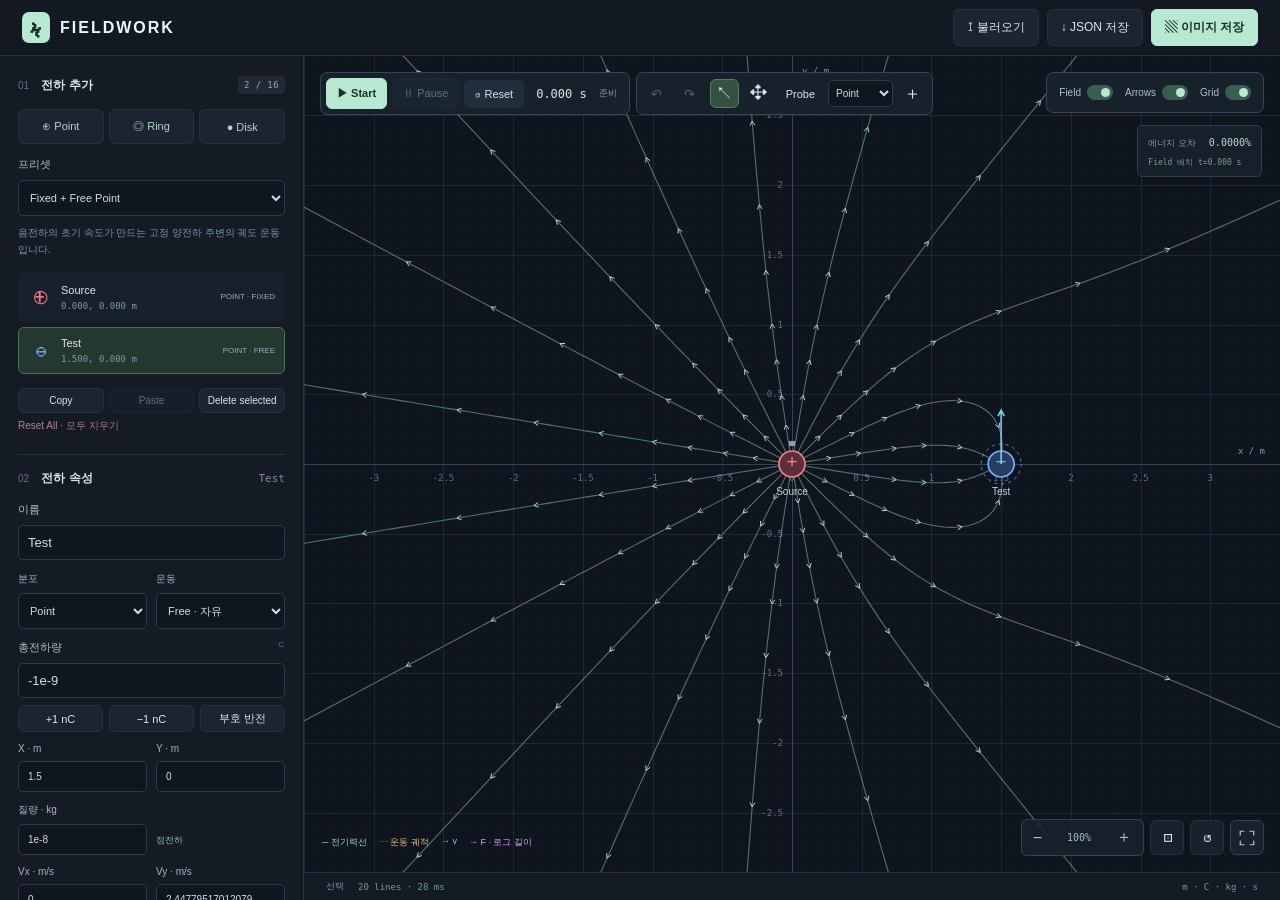
==== commit ddaf816e: "physical bugs debugging" ====
--- a/index.html
+++ b/index.html
@@ -6,7 +6,7 @@
   <meta name="description" content="점전하·균일 링·원판의 준정적 쿨롱 힘과 실제 운동 궤적 시뮬레이션">
   <link rel="stylesheet" href="css/style.css"><link rel="stylesheet" href="css/field-controls.css"><link rel="stylesheet" href="css/simulation.css">
   <script defer src="js/physics.js"></script><script defer src="js/fieldLines.js"></script><script defer src="js/renderer.js"></script><script defer src="js/ui.js"></script>
-  <script defer src="js/simulation-physics.js"></script><script defer src="js/simulation-fields.js"></script><script defer src="js/simulation-renderer.js"></script><script defer src="js/edit-history.js"></script><script defer src="js/simulation.js"></script>
+  <script defer src="js/simulation-physics.js"></script><script defer src="js/simulation-fields.js"></script><script defer src="js/simulation-renderer.js"></script><script defer src="js/edit-history.js"></script><script defer src="js/simulation-editing.js"></script><script defer src="js/simulation.js"></script>
 </head>
 <body class="simulation-page">
   <header class="app-header">
@@ -19,6 +19,7 @@
         <div class="distribution-buttons"><button data-add="point">⊕ Point</button><button data-add="ring">◎ Ring</button><button data-add="disk">● Disk</button></div>
         <label for="sim-preset" class="field-label">프리셋</label><select id="sim-preset"><option value="single">Fixed + Free Point</option><option value="dipole">Electric Dipole</option><option value="like">Two Positive Charges</option><option value="ring">Charged Ring</option><option value="disk">Charged Disk</option><option value="moving">Multiple Moving Charges</option></select>
         <p id="preset-description" class="sim-note"></p><div id="body-list" class="body-list" aria-label="시뮬레이션 전하 목록"></div>
+        <div class="selection-actions"><button id="selection-copy" disabled title="Ctrl+C">Copy</button><button id="selection-paste" disabled title="Ctrl+V">Paste</button><button id="selection-delete" disabled>Delete selected</button></div><p id="selection-summary" class="sim-note" hidden></p>
         <button id="reset-all" class="text-button danger">Reset All · 모두 지우기</button>
       </section>
       <section><div class="section-heading"><h2><span>02</span> 전하 속성</h2><span class="muted" id="body-selection">선택 없음</span></div>
@@ -40,6 +41,7 @@
         <div class="form-pair"><label for="sim-dt">시간 간격 Δt · s<input id="sim-dt" type="text" inputmode="decimal" value="0.002"></label><label for="collision-radius">접촉 여유 · m<input id="collision-radius" type="text" inputmode="decimal" value="0.015"></label></div>
         <div class="slider-setting"><label for="sim-speed">Simulation Speed <output id="sim-speed-value">1.0×</output></label><input id="sim-speed" type="range" min="0.1" max="8" step="0.1" value="1"></div>
         <div class="form-pair"><label for="force-quality">힘 샘플 품질<select id="force-quality"><option value="low">낮음 · 16 / 32</option><option value="medium" selected>기본 · 32 / 96</option><option value="high">높음 · 64 / 256</option></select></label><label for="field-quality">Field 품질<select id="field-quality"><option value="low" selected>낮음 · 16 / 32</option><option value="medium">기본 · 32 / 96</option><option value="high">높음 · 64 / 256</option></select></label></div>
+        <label class="toggle-row">Preserve X-Axis Symmetry <input id="sim-symmetry" type="checkbox" role="switch"></label><p id="symmetry-status" class="sim-note" role="status">OFF · 자유 운동</p>
         <p id="sample-info" class="sim-note"></p><p class="sim-note">원주 / 면적 균일 샘플. 힘 완화(softening) 없음. 접촉·과도한 한 스텝 이동은 경고 후 정지합니다.</p>
       </section>
       <section><div class="section-heading"><h2><span>04</span> 시각화 설정</h2><button id="clear-trails" class="tiny-button">궤적 지우기</button></div>
@@ -51,9 +53,13 @@
     </aside>
     <main class="main-panel" aria-label="동적 전하 시뮬레이션">
       <div class="canvas-container" id="canvas-container"><canvas id="field-canvas" tabindex="0" aria-label="동적 전하 좌표평면. 전하 선택·드래그, 휠 확대, 빈 공간 드래그 이동"></canvas>
-        <div class="sim-topbar"><div class="sim-transport" role="group" aria-label="시간 조작"><button id="sim-start" class="sim-start">▶ Start</button><button id="sim-pause" disabled>Ⅱ Pause</button><button id="sim-reset" title="최초 위치와 속도로 복원">↺ Reset</button><span id="sim-time">0.000 s</span><span id="sim-status" class="sim-state" data-state="ready">준비</span></div><div class="sim-mode-tools" role="group" aria-label="시뮬레이션 도구"><button id="edit-undo" disabled aria-label="Undo" title="Undo (Ctrl+Z)">↶</button><button id="edit-redo" disabled aria-label="Redo" title="Redo (Ctrl+Y / Ctrl+Shift+Z)">↷</button><button data-sim-mode="select" aria-label="선택 도구" title="선택 (V)">↖</button><button data-sim-mode="pan" aria-label="이동 도구" title="이동 (H)">✥</button><select id="field-add-type" aria-label="추가할 전하 종류"><option value="point">Point</option><option value="ring">Ring</option><option value="disk">Disk</option></select><button id="field-add" aria-label="전하 추가 모드" title="선택한 종류 추가">＋</button></div></div>
+        <div class="sim-topbar"><div class="sim-transport" role="group" aria-label="시간 조작"><button id="sim-start" class="sim-start">▶ Start</button><button id="sim-pause" disabled>Ⅱ Pause</button><button id="sim-reset" title="최초 위치와 속도로 복원">↺ Reset</button><span id="sim-time">0.000 s</span><span id="sim-status" class="sim-state" data-state="ready">준비</span></div><div class="sim-mode-tools" role="group" aria-label="시뮬레이션 도구"><button id="edit-undo" disabled aria-label="Undo" title="Undo (Ctrl+Z)">↶</button><button id="edit-redo" disabled aria-label="Redo" title="Redo (Ctrl+Y / Ctrl+Shift+Z)">↷</button><button data-sim-mode="select" aria-label="선택 도구" title="선택 (V)">↖</button><button data-sim-mode="pan" aria-label="이동 도구" title="이동 (H)">✥</button><button data-sim-mode="probe" id="probe-tool" aria-label="Probe" title="전기장 측정 (P)">Probe</button><select id="field-add-type" aria-label="추가할 전하 종류"><option value="point">Point</option><option value="ring">Ring</option><option value="disk">Disk</option></select><button id="field-add" aria-label="전하 추가 모드" title="선택한 종류 추가">＋</button></div></div>
         <div id="sim-overlay-controls" class="sim-field-controls" role="group" aria-label="Field 표시"><label>Field <input id="overlay-lines" type="checkbox" role="switch" checked></label><label>Arrows <input id="overlay-arrows" type="checkbox" role="switch" checked></label><label>Grid <input id="overlay-grid" type="checkbox" role="switch" checked></label></div>
-        <div class="probe-card sim-probe"><div class="probe-heading">전기장 <span>N/C</span></div><div class="probe-magnitude" id="sim-probe-mag">—<small>마우스를 올려 측정</small></div><div class="probe-details"><span>Eₓ <b id="sim-probe-ex">—</b></span><span>Eᵧ <b id="sim-probe-ey">—</b></span><span>θ <b id="sim-probe-angle">—</b></span></div><div class="probe-position" id="sim-probe-position">x — m · y — m</div><div id="sim-probe-note" class="sim-probe-note"></div></div>
+        <div id="field-probe" class="probe-card sim-probe" role="region" aria-label="Field Probe" hidden>
+          <div class="probe-heading">Field Probe <span>N/C</span><button id="probe-close" aria-label="Close Probe" title="닫기 (Esc)">×</button></div>
+          <form id="probe-form" novalidate><div class="form-pair"><label for="probe-x">X · m<input id="probe-x" type="text" inputmode="decimal" autocomplete="off"></label><label for="probe-y">Y · m<input id="probe-y" type="text" inputmode="decimal" autocomplete="off"></label><button type="submit" title="좌표 적용 (Enter)">Apply</button></div><p id="probe-error" class="error" role="alert"></p></form>
+          <div class="probe-magnitude"><small>|E|</small><span id="sim-probe-mag">—</span></div><div class="probe-details"><span>Eₓ <b id="sim-probe-ex">—</b></span><span>Eᵧ <b id="sim-probe-ey">—</b></span><span>θ <b id="sim-probe-angle">—</b></span></div><div id="sim-probe-note" class="sim-probe-note"></div>
+        </div>
         <div class="sim-energy" title="(현재 E − 초기 E) / (초기 K + |초기 U|). 고정-고정 상수 에너지는 제외합니다."><span>에너지 오차</span><b id="energy-error">0.000%</b><small id="field-snapshot">Field 계산 중</small></div>
         <div class="sim-legend"><span class="field-color">─ 전기력선</span><span class="trail-color">┄ 운동 궤적</span><span class="velocity-color">→ v</span><span class="force-color">→ F · 로그 길이</span></div>
         <div class="sim-view-controls"><div class="zoom-control"><button id="sim-zoom-out" aria-label="축소">−</button><span id="sim-zoom">100%</span><button id="sim-zoom-in" aria-label="확대">＋</button></div><button id="sim-fit" title="전체 보기 (F)" aria-label="모든 물체 보기">⊡</button><button id="sim-view-reset" title="뷰 초기화" aria-label="뷰 초기화">↺</button><button id="sim-maximize" class="maximize-button" aria-label="필드 최대화" aria-pressed="false" title="필드 최대화"><svg width="18" height="18" viewBox="0 0 24 24" fill="none" stroke="currentColor" stroke-width="1.6" stroke-linecap="round" aria-hidden="true"><path id="sim-maximize-icon" d="M8 3H3v5M16 3h5v5M3 16v5h5M21 16v5h-5"/></svg></button></div>
--- a/css/simulation.css
+++ b/css/simulation.css
@@ -62,3 +62,13 @@
 
 .quick-charge{display:flex;gap:6px;margin-top:7px}.quick-charge button{flex:1;font-size:11px;padding:5px}.sim-mode-tools #edit-undo,.sim-mode-tools #edit-redo{font-size:20px}.sim-mode-tools button:disabled{opacity:.3;cursor:default}[hidden]{display:none!important}
 @media(max-width:480px){.workspace{height:auto}.app-header{gap:8px}}
+
+.selection-actions{display:flex;gap:5px;margin-top:9px}.selection-actions button{padding:6px 7px;font-size:10px;flex:1;white-space:nowrap}
+#selection-summary{overflow-wrap:anywhere;color:#b6d9c8}#symmetry-status[data-active="true"]{color:#b6e9d0}
+.sim-mode-tools #probe-tool{width:auto;padding:0 7px;font-size:11px}
+.simulation-page .sim-probe{top:0;left:0;bottom:auto;width:216px;max-width:calc(100% - 16px);padding:10px;pointer-events:auto;z-index:8}
+.sim-probe .probe-heading{font-size:10px}.sim-probe #probe-close{margin-left:6px;border:0;background:transparent;font-size:19px;line-height:18px;padding:0 3px}
+.sim-probe .form-pair{margin:9px 0 5px;gap:6px;align-items:end}.sim-probe .form-pair label{font-size:10px;gap:4px}.sim-probe input{padding:6px;font:11px Consolas,monospace}.sim-probe button[type=submit]{padding:6px;font-size:10px}
+.sim-probe .probe-magnitude{font-size:18px;margin:7px 0;display:flex;align-items:center;gap:8px;overflow-wrap:anywhere}.sim-probe .probe-magnitude small{margin:0}.sim-probe .probe-details{gap:6px;padding-top:7px}.sim-probe .probe-details b{font-size:11px}
+
+.sim-probe .probe-heading>span{margin-left:auto}
